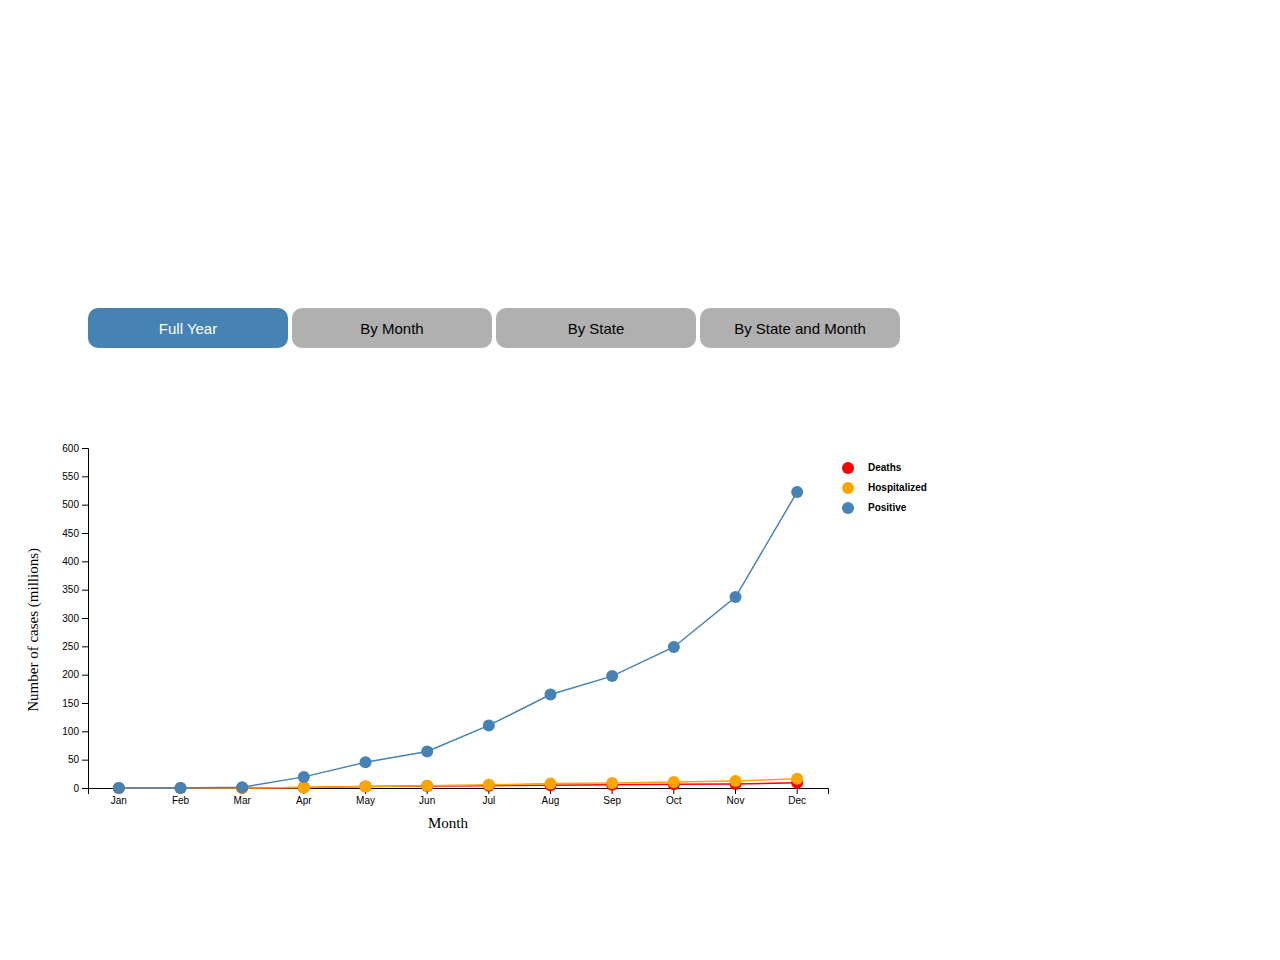
==== report.html @ 73db29d7 "try real data" ====
<!DOCTYPE html>
<head>
</head>
<style>
    #intro {
        width: 100%;
        height: 300px;
    }
    #monthDropdown {
        position: relative;
        top: 60px;
        left: 80px;
        width: 200px;
    }
    #stateDropdown {
        position: relative;
        top: 60px;
        left: 80px;
        width: 200px;
    }
    #monthDropdown1 {
        position: relative;
        top: 60px;
        left: 100px;
        width: 200px;
    }
    #stateDropdown1 {
        position: relative;
        top: 60px;
        left: 80px;
        width: 200px;
    }

    #navigation button {
        position: relative;
        left: 80px;
        width: 200px;
        height: 40px;
        background-color: #b0b0b0;
        color: black;
        font-size: 15px;
        border: none;
        cursor: pointer;
        border-radius: 10px;
    }
    #navigation button:hover {
        position: relative;
        left: 80px;
        width: 200px;
        height: 40px;
        background-color: steelblue;
        color: white;
        font-size: 15px;
        border: none;
        cursor: pointer;
        border-radius: 10px;
    }
    #navigation .selected {
        position: relative;
        left: 80px;
        width: 200px;
        height: 40px;
        background-color: steelblue;
        color: white;
        font-size: 15px;
        border: none;
        cursor: pointer;
        border-radius: 10px;
    }
</style>
<div id="intro">

</div>

</div>
<div id="navigation">
    <button id="fullYearButton" class="selected">Full Year</button>
    <button id="byMonthButton">By Month</button>
    <button id="byStateButton">By State</button>
    <button id="byMonthStateButton">By State and Month</button>
</div>
<div id="fullYearArea">
    <div id="fullYearChart" class="center"></div>
</div>
<div id="byMonthArea">
    <select id="monthDropdown" >
    </select>
    <div id="byMonthChart" class="center"></div>
</div>
<div id="byStateArea">
    <select id="stateDropdown" >
    </select>
    <div id="byStateChart" class="center"></div>
</div>
<div id="byMonthStateArea">
    <select id="stateDropdown1" >
    </select>
    <select id="monthDropdown1" >
    </select>
    <div id="byMonthStateChart" class="center"></div>
</div>


<script src="./d3.v7.min.js"></script>
<script type="module">


// Declare the chart dimensions and margins.
const width = 1040;
const height = 600;
const marginTop = 100;
const marginRight = 220;
const marginBottom = 160;
const marginLeft = 80;
const all_states = ['Alaska', 'Alabama', 'Arkansas', 'American Samoa', 'Arizona',
       'California', 'Colorado', 'Connecticut', 'District of Columbia',
       'Delaware', 'Florida', 'Georgia', 'Guam', 'Hawaii', 'Iowa',
       'Idaho', 'Illinois', 'Indiana', 'Kansas', 'Kentucky', 'Louisiana',
       'Massachusetts', 'Maryland', 'Maine', 'Michigan', 'Minnesota',
       'Missouri', 'Northern Mariana Islands', 'Mississippi', 'Montana',
       'North Carolina', 'North Dakota', 'Nebraska', 'New Hampshire',
       'New Jersey', 'New Mexico', 'Nevada', 'New York', 'Ohio',
       'Oklahoma', 'Oregon', 'Pennsylvania', 'Puerto Rico',
       'Rhode Island', 'South Carolina', 'South Dakota', 'Tennessee',
       'Texas', 'Utah', 'Virginia', 'Virgin Islands', 'Vermont',
       'Washington', 'Wisconsin', 'West Virginia', 'Wyoming'];
const months = ["Jan", "Feb", "Mar", "Apr", "May", "Jun", "Jul", "Aug", "Sep", "Oct", 
        "Nov", "Dec"];

// const data_states = [
//     {state_name: "Alaska", month_name: "Jan", death: 0, hospitalized: 0, positive: 1},
//     {state_name: "Alaska",month_name: "Feb", death: 1, hospitalized: 2, positive: 2},
//     {state_name: "Alaska",month_name: "Mar", death: 2, hospitalized: 20, positive: 40},
//     {state_name: "Alaska",month_name: "Apr", death: 3, hospitalized: 40, positive: 150},
//     {state_name: "Alaska",month_name: "May", death: 4, hospitalized: 50, positive: 250},
//     {state_name: "Alaska",month_name: "Jun", death: 5, hospitalized: 60, positive: 300},
//     {state_name: "Alaska",month_name: "Jul", death: 6, hospitalized: 70, positive: 350},
//     {state_name: "Alaska",month_name: "Aug", death: 7, hospitalized: 80, positive: 450},
//     {state_name: "Alaska",month_name: "Sep", death: 8.12312312312312, hospitalized: 70, positive: 550},
//     {state_name: "Alaska",month_name: "Oct", death: 9, hospitalized: 60, positive: 550},
//     {state_name: "Alaska",month_name: "Nov", death: 10, hospitalized: 80, positive: 550},
//     {state_name: "Alaska",month_name: "Dec", death: 11, hospitalized: 70, positive: 550},
//     {state_name: "Texas", month_name: "Jan", death: 0, hospitalized: 0, positive: 0},
//     {state_name: "Texas",month_name: "Feb", death: 1, hospitalized: 2, positive: 2},
//     {state_name: "Texas",month_name: "Mar", death: 2, hospitalized: 20, positive: 40},
//     {state_name: "Texas",month_name: "Apr", death: 3, hospitalized: 40, positive: 150},
//     {state_name: "Texas",month_name: "May", death: 4, hospitalized: 42, positive: 421},
//     {state_name: "Texas",month_name: "Jun", death: 5, hospitalized: 60, positive: 300},
//     {state_name: "Texas",month_name: "Jul", death: 6, hospitalized: 22, positive: 120},
//     {state_name: "Texas",month_name: "Aug", death: 7, hospitalized: 80, positive: 450},
//     {state_name: "Texas",month_name: "Sep", death: 8.12312312312312, hospitalized: 70, positive: 550},
//     {state_name: "Texas",month_name: "Oct", death: 9, hospitalized: 60, positive: 550},
//     {state_name: "Texas",month_name: "Nov", death: 10, hospitalized: 80, positive: 600},
//     {state_name: "Texas",month_name: "Dec", death: 111, hospitalized: 70, positive: 550}
// ]

// const data_all = [
//     {month_name: "Jan", death: 0, hospitalized: 0, positive: 0},
//     {month_name: "Feb", death: 1, hospitalized: 2, positive: 2},
//     {month_name: "Mar", death: 2, hospitalized: 20, positive: 40},
//     {month_name: "Apr", death: 3, hospitalized: 40, positive: 150},
//     {month_name: "May", death: 4, hospitalized: 50, positive: 250},
//     {month_name: "Jun", death: 5, hospitalized: 60, positive: 300},
//     {month_name: "Jul", death: 6, hospitalized: 70, positive: 350},
//     {month_name: "Aug", death: 7, hospitalized: 80, positive: 450},
//     {month_name: "Sep", death: 8.12312312312312, hospitalized: 70, positive: 550},
//     {month_name: "Oct", death: 9, hospitalized: 60, positive: 550},
//     {month_name: "Nov", death: 10, hospitalized: 80, positive: 550},
//     {month_name: "Dec", death: 11, hospitalized: 70, positive: 550}
// ]


const data_states = await d3.csv("./uscovid19_2020_states.csv");

//Divide all months number by 1 million
data_states.forEach(function(d) {
    d.death = d.death / 1000000;
    d.hospitalized = d.hospitalized / 1000000;
    d.positive = d.positive / 1000000;
});

const data_all = await d3.csv("./uscovid19_2020_all.csv");

//Divide all months number by 1 million
data_all.forEach(function(d) {
    d.death = d.death / 1000000;
    d.hospitalized = d.hospitalized / 1000000;
    d.positive = d.positive / 1000000;
});


// On change month_filter, update the chart
d3.select("#monthDropdown")
        .selectAll("option")
        .data(months)
        .enter()
        .append("option")
        .attr("value", d => d)
        .text(d => d);
d3.select("#monthDropdown").on("change", function () {
    const month_filter = d3.select(this).property("value");
    console.log(`selected month: `,month_filter);
    displayMonthChart(month_filter);
});

// On change state_filter, update the chart
d3.select("#stateDropdown")
        .selectAll("option")
        .data(all_states)
        .enter()
        .append("option")
        .attr("value", d => d)
        .text(d => d);
d3.select("#stateDropdown").on("change", function () {
    const state_filter = d3.select(this).property("value");
    console.log(`selected state: `,state_filter);
    displayStateChart(state_filter);
});

d3.select("#monthDropdown1")
        .selectAll("option")
        .data(months)
        .enter()
        .append("option")
        .attr("value", d => d)
        .text(d => d);
d3.select("#stateDropdown1").on("change", function () {
    const state_filter = d3.select(this).property("value");
    const month_filter = d3.select("#monthDropdown1").property("value");
    displayMonthStateChart(month_filter, state_filter);
})
d3.select("#stateDropdown1")
        .selectAll("option")
        .data(all_states)
        .enter()
        .append("option")
        .attr("value", d => d)
        .text(d => d);
d3.select("#monthDropdown1").on("change", function () {
    const month_filter = d3.select(this).property("value");
    const state_filter = d3.select("#stateDropdown1").property("value");
    displayMonthStateChart(month_filter, state_filter);
})



d3.select("#fullYearButton").on("click", function() {
    d3.select("#fullYearArea").style("display", "block");
    d3.select("#byMonthArea").style("display", "none");
    d3.select("#byStateArea").style("display", "none");
    d3.select("#byMonthStateArea").style("display", "none");

    d3.select("#byStateButton").attr("class", "");
    d3.select("#fullYearButton").attr("class", "selected");
    d3.select("#byMonthButton").attr("class", "");
    d3.select("#byMonthStateButton").attr("class", "");

})

d3.select("#byMonthButton").on("click", function() {
    d3.select("#fullYearArea").style("display", "none");
    d3.select("#byMonthArea").style("display", "block");
    d3.select("#byStateArea").style("display", "none");
    d3.select("#byMonthStateArea").style("display", "none");

    d3.select("#fullYearButton").attr("class", "");
    d3.select("#byMonthButton").attr("class", "selected");
    d3.select("#byStateButton").attr("class", "");
    d3.select("#byMonthStateButton").attr("class", "");
})


d3.select("#byStateButton").on("click", function () {
    d3.select("#fullYearArea").style("display", "none");
    d3.select("#byMonthArea").style("display", "none");
    d3.select("#byStateArea").style("display", "block");
    d3.select("#byMonthStateArea").style("display", "none");

    d3.select("#byStateButton").attr("class", "selected");
    d3.select("#fullYearButton").attr("class", "");
    d3.select("#byMonthButton").attr("class", "");
    d3.select("#byMonthStateButton").attr("class", "");
});

d3.select("#byMonthStateButton").on("click", function () {
    d3.select("#fullYearArea").style("display", "none");
    d3.select("#byMonthArea").style("display", "none");
    d3.select("#byStateArea").style("display", "none");
    d3.select("#byMonthStateArea").style("display", "block");

    d3.select("#byStateButton").attr("class", "none");
    d3.select("#fullYearButton").attr("class", "");
    d3.select("#byMonthButton").attr("class", "");
    d3.select("#byMonthStateButton").attr("class", "selected");
});


// Onload display the charts
displayFullYearChart();
displayMonthChart();
displayStateChart("Alaska");
displayMonthStateChart();

function monthDrillDown(month_name) {
    d3.select("#fullYearArea").style("display", "none");
    d3.select("#byMonthArea").style("display", "block");
    d3.select("#byStateArea").style("display", "none");

    d3.select("#fullYearButton").attr("class", "");
    d3.select("#byMonthButton").attr("class", "selected");
    d3.select("#byStateButton").attr("class", "");

    // Change the monthDropdown to the selected month
    d3.select("#monthDropdown").property("value", month_name);
    // Display the chart for the selected month
    displayMonthChart(month_name);   
}

function stateDrillDown(state_name) {
    d3.select("#fullYearArea").style("display", "none");
    d3.select("#byMonthArea").style("display", "none");
    d3.select("#byStateArea").style("display", "block");
    d3.select("#byStateButton").attr("class", "selected");
    d3.select("#fullYearButton").attr("class", "");
    d3.select("#byMonthButton").attr("class", "");

    // Change the stateDropdown to the selected state
    d3.select("#stateDropdown").property("value", state_name);
    // Display the chart for the selected state
    displayStateChart(state_name);
}

function monthStateDrillDown(month_name, state_name){
    d3.select("#fullYearArea").style("display", "none");
    d3.select("#byMonthArea").style("display", "none");
    d3.select("#byStateArea").style("display", "none");
    d3.select("#byMonthStateArea").style("display", "block");

    d3.select("#byStateButton").attr("class", "none");
    d3.select("#fullYearButton").attr("class", "");
    d3.select("#byMonthButton").attr("class", "");
    d3.select("#byMonthStateButton").attr("class", "selected");

    // Change the stateDropdown to the selected state
    d3.select("#stateDropdown1").property("value", state_name);
    // Change the monthDropdown to the selected month
    d3.select("#monthDropdown1").property("value", month_name);
    // Display the chart for the selected state
    displayMonthStateChart(month_name, state_name);
}

function displayFullYearChart () {
    d3.select("#fullYearArea").style("display", "block");
    d3.select("#byMonthArea").style("display", "none");
    d3.select("#byStateArea").style("display", "none");
    d3.select("#byMonthStateArea").style("display", "none");

    // first empty the fullYearChart
    d3.select("#fullYearChart").selectAll("*").remove();
    console.log(data_all);

    // Declare the x (horizontal position) scale.
    const x = d3.scaleBand()
        .domain(months)
        .range([marginLeft, width - marginRight]);
    const y_max = 600; // Milions
    // Declare the y (vertical position) scale.
    const y = d3.scaleLinear()
        .domain([0, y_max])
        .range([height - marginBottom, marginTop]);

    // Create the SVG container.
    const svg = d3.create("svg")
        .attr("width", width)
        .attr("height", height);

    // Add the x-axis.
    svg.append("g")
        .attr("transform", `translate(0,${height - marginBottom})`)
        .call(d3.axisBottom(x));
    // Add x-axis label
    svg.append("text")
        .attr("class", "x label")
        .attr("text-anchor", "end")
        .attr("x", (width - marginRight)/2 + 50)
        .attr("y", height - marginBottom + 40)
        .attr("font-size", "15px")
        .text("Month");

    // Add the y-axis.
    svg.append("g")
        .attr("transform", `translate(${marginLeft},0)`)
        .call(d3.axisLeft(y));
    // Add y-axis label
    svg.append("text")
        .attr("class", "y label")
        .attr("text-anchor", "end")
        .attr("x", -(height/3))
        .attr("y", marginLeft - 50)
        .attr("font-size", "15px")
        .attr("transform", "rotate(-90)")
        .text("Number of cases (millions)");

    // Add line for death
    svg.append("path")
        .datum(data_all)
        .attr("fill", "none")
        .attr("stroke", "red")
        .attr("stroke-width", 1.5)
        .attr("d", d3.line()
            .x(function(d) { return x(d.month_name) + x.bandwidth()/2 })
            .y(function(d) { return y(d.death) })
        );
    // Add circle for death
    svg.selectAll("dot")
        .data(data_all)
        .enter()
        .append("circle")
        .attr("cx", function(d) { return x(d.month_name) + x.bandwidth()/2 })
        .attr("cy", function(d) { return y(d.death) })
        .attr("r", 6)
        .attr("fill", "red")
                // Add tooltip when mouse over any circle
        // Tool tip is the sum of positive, hospitalized and death
        // Tool tip is positioned right on top of the circle
        .on("mouseover", function(event, d){
            // Change pointer to hand
            d3.select(this).style("cursor", "pointer");
            svg.append("rect")
                .attr("height", 75)
                .attr("width",145)
                .attr("id", "tooltip")
                .attr("x", x(d.month_name) +40)
                .attr("y", y(d.death) - 30)
                .attr("fill", "white")
                .attr("stroke", "black")
                .attr("stroke-width", 1);
            svg.append("text")
                .attr("class", "tooltiptext")
                .attr("fill", "black")
                .attr("font-family", "sans-serif")
                .attr("font-size", "10px")
                .attr("font-weight", "bold")
                .attr("x", x(d.month_name) + 45)
                .attr("y", (y(d.death) -10))
                .text(`Month: ${d.month_name}`);
            svg.append("text")
                .attr("class", "tooltiptext")
                .attr("fill", "steelblue")
                .attr("font-family", "sans-serif")
                .attr("font-size", "10px")
                .attr("font-weight", "bold")
                .attr("x", x(d.month_name) + 45)
                .attr("y", (y(d.death )+5))
                .text(`Positive: ${d.positive.toFixed(2)} millions`);
            svg.append("text")
                .attr("class", "tooltiptext")
                .attr("fill", "orange")
                .attr("font-family", "sans-serif")
                .attr("font-size", "10px")
                .attr("font-weight", "bold")
                .attr("x", x(d.month_name) + 45)
                .attr("y", (y(d.death)+20))
                .text(`Hospitalized: ${d.hospitalized.toFixed(2)} millions`);
            svg.append("text")
                .attr("class", "tooltiptext")
                .attr("fill", "red")
                .attr("font-family", "sans-serif")
                .attr("font-size", "10px")
                .attr("font-weight", "bold")
                .attr("x", x(d.month_name) + 45)
                .attr("y", (y(d.death)+35))
                .text(`Death: ${d.death.toFixed(2)} millions`);
        }).on("mouseout", function(event, d) {
            d3.select("#tooltip").remove();
            d3.selectAll(".tooltiptext").remove();
        })
        // On click, drill down to the month chart
        .on("click", function(event, d) {
            monthDrillDown(d.month_name);
        });
    
    // Add line for hospitalized
    svg.append("path")
        .datum(data_all)
        .attr("fill", "none")
        .attr("stroke", "orange")
        .attr("stroke-width", 1.5)
        .attr("d", d3.line()
            .x(function(d) { return x(d.month_name) + x.bandwidth()/2 })
            .y(function(d) { return y(d.hospitalized) })
        );
    // Add circle for hospitalized
    svg.selectAll("dot")
        .data(data_all)
        .enter()
        .append("circle")
        .attr("cx", function(d) { return x(d.month_name) + x.bandwidth()/2 })
        .attr("cy", function(d) { return y(d.hospitalized) })
        .attr("r", 6)
        .attr("fill", "orange")
        // Add tooltip when mouse over any circle
        // Tool tip is the sum of positive, hospitalized and death
        // Tool tip is positioned right on top of the circle
        .on("mouseover", function(event, d){
            // Change pointer to hand
            d3.select(this).style("cursor", "pointer");
            svg.append("rect")
                .attr("height", 75)
                .attr("width",145)
                .attr("id", "tooltip")
                .attr("x", x(d.month_name) +40)
                .attr("y", y(d.death + d.hospitalized) - 30)
                .attr("fill", "white")
                .attr("stroke", "black")
                .attr("stroke-width", 1);
            svg.append("text")
                .attr("class", "tooltiptext")
                .attr("fill", "black")
                .attr("font-family", "sans-serif")
                .attr("font-size", "10px")
                .attr("font-weight", "bold")
                .attr("x", x(d.month_name) + 45)
                .attr("y", (y(d.death + d.hospitalized) -10))
                .text(`Month: ${d.month_name}`);
            svg.append("text")
                .attr("class", "tooltiptext")
                .attr("fill", "steelblue")
                .attr("font-family", "sans-serif")
                .attr("font-size", "10px")
                .attr("font-weight", "bold")
                .attr("x", x(d.month_name) + 45)
                .attr("y", (y(d.death + d.hospitalized)+5))
                .text(`Positive: ${d.positive.toFixed(2)} millions`);
            svg.append("text")
                .attr("class", "tooltiptext")
                .attr("fill", "orange")
                .attr("font-family", "sans-serif")
                .attr("font-size", "10px")
                .attr("font-weight", "bold")
                .attr("x", x(d.month_name) + 45)
                .attr("y", (y(d.death + d.hospitalized)+20))
                .text(`Hospitalized: ${d.hospitalized.toFixed(2)} millions`);
            svg.append("text")
                .attr("class", "tooltiptext")
                .attr("fill", "red")
                .attr("font-family", "sans-serif")
                .attr("font-size", "10px")
                .attr("font-weight", "bold")
                .attr("x", x(d.month_name) + 45)
                .attr("y", (y(d.death + d.hospitalized)+35))
                .text(`Death: ${d.death.toFixed(2)} millions`);
        }).on("mouseout", function(event, d) {
            d3.select("#tooltip").remove();
            d3.selectAll(".tooltiptext").remove();
        })
         // On click, drill down to the month chart
         .on("click", function(event, d) {
            monthDrillDown(d.month_name);
        });

    // Add line for positive
    svg.append("path")
        .datum(data_all)
        .attr("fill", "none")
        .attr("stroke", "steelblue")
        .attr("stroke-width", 1.5)
        .attr("d", d3.line()
            .x(function(d) { return x(d.month_name) + x.bandwidth()/2 })
            .y(function(d) { return y(d.positive) })
        )
    // Add circle for positive
    svg.selectAll("dot")
        .data(data_all)
        .enter()
        .append("circle")
        .attr("cx", function(d) { return x(d.month_name) + x.bandwidth()/2 })
        .attr("cy", function(d) { return y(d.positive) })
        .attr("r", 6)
        .attr("fill", "steelblue")
        // Add tooltip when mouse over any circle
        // Tool tip is the sum of positive, hospitalized and death
        // Tool tip is positioned right on top of the circle
        .on("mouseover", function(event, d){
            // Change pointer to hand
            d3.select(this).style("cursor", "pointer");
            svg.append("rect")
                .attr("height", 75)
                .attr("width",145)
                .attr("id", "tooltip")
                .attr("x", x(d.month_name) +40)
                .attr("y", y(d.death + d.hospitalized + d.positive))
                .attr("fill", "white")
                .attr("stroke", "black")
                .attr("stroke-width", 1);
            svg.append("text")
                .attr("class", "tooltiptext")
                .attr("fill", "black")
                .attr("font-family", "sans-serif")
                .attr("font-size", "10px")
                .attr("font-weight", "bold")
                .attr("x", x(d.month_name) + 45)
                .attr("y", (y(d.death + d.hospitalized + d.positive)+20))
                .text(`Month: ${d.month_name}`);
            svg.append("text")
                .attr("class", "tooltiptext")
                .attr("fill", "steelblue")
                .attr("font-family", "sans-serif")
                .attr("font-size", "10px")
                .attr("font-weight", "bold")
                .attr("x", x(d.month_name) + 45)
                .attr("y", (y(d.death + d.hospitalized + d.positive)+35))
                .text(`Positive: ${d.positive.toFixed(2)} millions`);
            svg.append("text")
                .attr("class", "tooltiptext")
                .attr("fill", "orange")
                .attr("font-family", "sans-serif")
                .attr("font-size", "10px")
                .attr("font-weight", "bold")
                .attr("x", x(d.month_name) + 45)
                .attr("y", (y(d.death + d.hospitalized + d.positive)+50))
                .text(`Hospitalized: ${d.hospitalized.toFixed(2)} millions`);
            svg.append("text")
                .attr("class", "tooltiptext")
                .attr("fill", "red")
                .attr("font-family", "sans-serif")
                .attr("font-size", "10px")
                .attr("font-weight", "bold")
                .attr("x", x(d.month_name) + 45)
                .attr("y", (y(d.death + d.hospitalized + d.positive)+65))
                .text(`Death: ${d.death.toFixed(2)} millions`);
        }).on("mouseout", function(event, d) {
            d3.select("#tooltip").remove();
            d3.selectAll(".tooltiptext").remove();
        })
         // On click, drill down to the month chart
         .on("click", function(event, d) {
            monthDrillDown(d.month_name);
        });
    
    // Add legend
    svg.append("circle")
        .attr("r", 6)
        .attr("cx", width - marginRight + 20)
        .attr("cy", marginTop + 20)
        .attr("fill", "red");
    svg.append("text")
        .attr("fill", "black")
        .attr("font-family", "sans-serif")
        .attr("font-size", "10px")
        .attr("font-weight", "bold")
        .attr("x", width - marginRight + 40)
        .attr("y", marginTop + 23)
        .text("Deaths");
    svg.append("circle")
        .attr("r", 6)
        .attr("cx", width - marginRight + 20)
        .attr("cy", marginTop + 40)
        .attr("fill", "orange");
    svg.append("text")
        .attr("fill", "black")
        .attr("font-family", "sans-serif")
        .attr("font-size", "10px")
        .attr("font-weight", "bold")
        .attr("x", width - marginRight + 40)
        .attr("y", marginTop + 43)
        .text("Hospitalized");
    svg.append("circle")
        .attr("r", 6)
        .attr("cx", width - marginRight + 20)
        .attr("cy", marginTop + 60)
        .attr("fill", "steelblue");
    svg.append("text")
        .attr("fill", "black")
        .attr("font-family", "sans-serif")
        .attr("font-size", "10px")
        .attr("font-weight", "bold")
        .attr("x", width - marginRight + 40)
        .attr("y", marginTop + 63)
        .text("Positive");

    
    fullYearChart.append(svg.node());
};

function displayMonthChart (input_month_filter) {
    // first empty the byMonthChart
    d3.select("#byMonthChart").selectAll("*").remove();
    let month_filter
    if (!input_month_filter) {
        month_filter = "Jan";
    } else {
        month_filter = input_month_filter;
    }
    // filter data_all by month
    let data_filter = data_states.filter(function(d) {
        return d.month_name === month_filter;
    });
    // sort data_filter by total number of positive, hospitalized and death
    data_filter.sort(function(a, b) {
        return (a.positive + a.hospitalized + a.death) - (b.positive + b.hospitalized + b.death);
    });
    console.log('sorted month data', data_filter);
    // Get all sorted state names
    const sorted_states = data_filter.map(d => d.state_name);
    // Declare the x (horizontal position) scale.

    const x = d3.scaleBand()
        .domain(sorted_states)
        .range([marginLeft, width - marginRight]);
    // Find y_max by finding the max of positive, hospitalized and death
    const y_max = d3.max(data_filter, function(d) {
        return d.positive + d.hospitalized + d.death;
    });
    // Declare the y (vertical position) scale.
    const y = d3.scaleLinear()
        .domain([0, y_max])
        .range([height - marginBottom, marginTop]);

    // Create the SVG container.
    const svg = d3.create("svg")
        .attr("width", width)
        .attr("height", height);

    // Add the x-axis, with text rotated 90 degree
    svg.append("g")
        .attr("transform", `translate(0,${height - marginBottom})`)

        .call(d3.axisBottom(x))
        .selectAll("text")
        .attr("transform", "rotate(-90)")
        .attr("x",-10)
        .attr("y", 0)
        .attr("dy", ".35em")
        .style("text-anchor", "end");

    // Add x-axis label
    svg.append("text")
        .attr("class", "x label")
        .attr("text-anchor", "end")
        .attr("x", width - marginRight + 40)
        .attr("y", height - marginBottom + 20)
        .attr("font-size", "15px")
        .text("State");

    // Add the y-axis.
    svg.append("g")
        .attr("transform", `translate(${marginLeft},0)`)
        .call(d3.axisLeft(y));
    // Add y-axis label
    svg.append("text")
        .attr("class", "y label")
        .attr("text-anchor", "end")
        .attr("x", -(height/3))
        .attr("y", marginLeft - 50)
        .attr("font-size", "15px")
        .attr("transform", "rotate(-90)")
        .text("Number of cases (millions)");
    
    // Add the bars, one for each month, the bar height is the number of positive for that month
    svg.append("g")
        .attr("fill", "steelblue")
        .selectAll("rect")
        .data(data_filter)
        .join("rect")
        .attr("x", d => x(d.state_name) + x.bandwidth() * 1 / 6)
        .attr("y", d => y(d.positive))
        .attr("height", d => {
            if (d.positive) {
                return y(0) - y(d.positive)
            } else {
                return 0;
            }
        })
        .attr("width", x.bandwidth() * 2 / 3)
        // Add tooltip when mouse over any bar
        // Tool tip is the sum of positive, hospitalized and death
        // Tool tip is positioned right on top of the bar
        .on("mouseover", function(event, d) {
            // Change pointer to hand
            d3.select(this).style("cursor", "pointer");
            svg.append("rect")
                .attr("height", 40)
                .attr("width",135)
                .attr("id", "tooltip")
                .attr("x", x(d.state_name) + x.bandwidth()/3 - 10)
                .attr("y", (y(d.death + d.hospitalized + d.positive) - 43))
                .attr("fill", "white")
                .attr("stroke", "black")
                .attr("stroke-width", 1);
            svg.append("text")
                .attr("class", "tooltiptext")
                .attr("fill", "black")
                .attr("font-family", "sans-serif")
                .attr("font-size", "10px")
                .attr("font-weight", "bold")
                .attr("x", x(d.state_name) + x.bandwidth()/3)
                .attr("y", (y(d.death + d.hospitalized + d.positive) - 25))
                // Add the sum of positive, hospitalized and death
                .text(`State: ${d.state_name}`);
            svg.append("text")
                .attr("class", "tooltiptext")
                .attr("fill", "steelblue")
                .attr("font-family", "sans-serif")
                .attr("font-size", "10px")
                .attr("font-weight", "bold")
                .attr("x", x(d.state_name) + x.bandwidth()/3)
                .attr("y", (y(d.death + d.hospitalized + d.positive) - 10))
                // Add the sum of positive, hospitalized and death
                .text(`Positive: ${d.positive.toFixed(2)} millions`);
        }).on("mouseout", function(event, d) {
            d3.select("#tooltip").remove();
            d3.selectAll(".tooltiptext").remove();
        })
        // On click, drill down to the state chart
        .on("click", function(event, d) {
            stateDrillDown(d.state_name);
        });
    // Add another bar positioned right on top of the positive bar, the bar height is the number of hospitalized for that month
    svg.append("g")
        .attr("fill", "orange")
        .selectAll("rect")
        .data(data_filter)
        .join("rect")
        .attr("x", d => x(d.state_name) + x.bandwidth() * 1 / 6)
        .attr("y", d => y(d.hospitalized + d.positive))
        .attr("height", d => {
            if (d.hospitalized) {
                return y(0) - y(d.hospitalized)
            } else {
                return 0;
            }
        })
        // set width to the bandwidth of the x scale, but reduced by 1/3
        .attr("width", x.bandwidth() * 2 / 3)
        // Add tooltip when mouse over any bar
        // Tool tip is the sum of positive, hospitalized and death
        // Tool tip is positioned right on top of the bar
        .on("mouseover", function(event, d) {
            // Change pointer to hand
            d3.select(this).style("cursor", "pointer");
            svg.append("rect")
                .attr("height", 40)
                .attr("width",150)
                .attr("id", "tooltip")
                .attr("x", x(d.state_name) + x.bandwidth()/3 - 10)
                .attr("y", (y(d.death + d.hospitalized + d.positive) - 43))
                .attr("fill", "white")
                .attr("stroke", "black")
                .attr("stroke-width", 1);
            svg.append("text")
                .attr("class", "tooltiptext")
                .attr("fill", "black")
                .attr("font-family", "sans-serif")
                .attr("font-size", "10px")
                .attr("font-weight", "bold")
                .attr("x", x(d.state_name) + x.bandwidth()/3)
                .attr("y", (y(d.death + d.hospitalized + d.positive) - 25))
                // Add the sum of positive, hospitalized and death
                .text(`State: ${d.state_name}`);
            svg.append("text")
                .attr("class", "tooltiptext")
                .attr("fill", "orange")
                .attr("font-family", "sans-serif")
                .attr("font-size", "10px")
                .attr("font-weight", "bold")
                .attr("x", x(d.state_name) + x.bandwidth()/3)
                .attr("y", (y(d.death + d.hospitalized + d.positive) - 10))
                // Add the sum of positive, hospitalized and death
                .text(`Hospitalized: ${d.hospitalized.toFixed(2)} millions`);
        }).on("mouseout", function(event, d) {
            d3.select("#tooltip").remove();
            d3.selectAll(".tooltiptext").remove();
        })
        // On click, drill down to the state chart
        .on("click", function(event, d) {
            stateDrillDown(d.state_name);
        });
    // Add another bar positioned right on top of the hospitalized bar, the bar height is the number of death for that month
    svg.append("g")
        .attr("fill", "red")
        .selectAll("rect")
        .data(data_filter)
        .join("rect")
        .attr("x", d => x(d.state_name) + x.bandwidth() * 1 / 6)
        .attr("y", d => y(d.death + d.hospitalized + d.positive))
        .attr("height", d => {
            if (d.death) {
                return y(0) - y(d.death)
            } else {
                return 0;
            }
        })
        .attr("width", x.bandwidth() * 2 / 3)
        // Add tooltip when mouse over any bar
        // Tool tip is the sum of positive, hospitalized and death
        // Tool tip is positioned right on top of the bar
        .on("mouseover", function(event, d) {
            // Change pointer to hand
            d3.select(this).style("cursor", "pointer");
            svg.append("rect")
                .attr("height", 40)
                .attr("width",130)
                .attr("id", "tooltip")
                .attr("x", x(d.state_name) + x.bandwidth()/3 - 10)
                .attr("y", (y(d.death + d.hospitalized + d.positive) - 43))
                .attr("fill", "white")
                .attr("stroke", "black")
                .attr("stroke-width", 1);
            svg.append("text")
                .attr("class", "tooltiptext")
                .attr("fill", "black")
                .attr("font-family", "sans-serif")
                .attr("font-size", "10px")
                .attr("font-weight", "bold")
                .attr("x", x(d.state_name) + x.bandwidth()/3)
                .attr("y", (y(d.death + d.hospitalized + d.positive) - 25))
                // Add the sum of positive, hospitalized and death
                .text(`State: ${d.state_name}`);
            svg.append("text")
                .attr("class", "tooltiptext")
                .attr("fill", "red")
                .attr("font-family", "sans-serif")
                .attr("font-size", "10px")
                .attr("font-weight", "bold")
                .attr("x", x(d.state_name) + x.bandwidth()/3)
                .attr("y", (y(d.death + d.hospitalized + d.positive) - 10))
                // Add the sum of positive, hospitalized and death
                .text(`Deaths: ${d.death.toFixed(2)} millions`);
        }).on("mouseout", function(event, d) {
            d3.select("#tooltip").remove();
            d3.selectAll(".tooltiptext").remove();
        })
        // On click, drill down to the state chart
        .on("click", function(event, d) {
            stateDrillDown(d.state_name);
        });
    // Add legend
    svg.append("rect")
        .attr("height", 20)
        .attr("width", 20)
        .attr("x", width - marginRight + 20)
        .attr("y", marginTop + 20)
        .attr("fill", "red");
    svg.append("text")
        .attr("class", "legend")
        .attr("fill", "black")
        .attr("font-family", "sans-serif")
        .attr("font-size", "10px")
        .attr("font-weight", "bold")
        .attr("x", width - marginRight + 50)
        .attr("y", marginTop + 35)
        .text("Deaths");
    svg.append("rect")
        .attr("height", 20)
        .attr("width", 20)
        .attr("x", width - marginRight + 20)
        .attr("y", marginTop + 50)
        .attr("fill", "orange");
    svg.append("text")
        .attr("class", "legend")
        .attr("fill", "black")
        .attr("font-family", "sans-serif")
        .attr("font-size", "10px")
        .attr("font-weight", "bold")
        .attr("x", width - marginRight + 50)
        .attr("y", marginTop + 65)
        .text("Hospitalized");
        svg.append("rect")
        .attr("height", 20)
        .attr("width", 20)
        .attr("x", width - marginRight + 20)
        .attr("y", marginTop + 80)
        .attr("fill", "steelblue");
    svg.append("text")
        .attr("class", "legend")
        .attr("fill", "black")
        .attr("font-family", "sans-serif")
        .attr("font-size", "10px")
        .attr("font-weight", "bold")
        .attr("x", width - marginRight + 50)
        .attr("y", marginTop + 95)
        .text("Positive");
    
    byMonthChart.append(svg.node());
    
};


function displayStateChart (input_state_filter) {
    // const all_states = [...new Set(data_states.map(d => d.state_name))];
    // console.log('all_states', all_states);

    // first empty the byStateChart
    d3.select("#byStateChart").selectAll("*").remove();
    let state_filter = input_state_filter;
    // Default state is Alaska
    if (!state_filter) {
        state_filter = "Alaska";
    }
    let data_filter = data_states.filter(function(d) {
        return d.state_name == state_filter;
    });
    console.log(data_states);

    
    // Declare the x (horizontal position) scale.
    const x = d3.scaleBand()
        .domain(months)
        .range([marginLeft, width - marginRight]);
    // Find the max sum of positive, hospitalized and death
    const data_y_max = d3.max(data_filter, function(d) {
        return d.positive + d.hospitalized + d.death;
    });
    const y_max = data_y_max;
    // Declare the y (vertical position) scale.
    const y = d3.scaleLinear()
        .domain([0, y_max])
        .range([height - marginBottom, marginTop]);

    // Create the SVG container.
    const svg = d3.create("svg")
        .attr("width", width)
        .attr("height", height);

    // Add the x-axis.
    svg.append("g")
        .attr("transform", `translate(0,${height - marginBottom})`)
        .call(d3.axisBottom(x));
    // Add x-axis label
    svg.append("text")
        .attr("class", "x label")
        .attr("text-anchor", "end")
        .attr("x", (width - marginRight)/2 + 50)
        .attr("y", height - marginBottom + 40)
        .attr("font-size", "15px")
        .text("Month");

    // Add the y-axis.
    svg.append("g")
        .attr("transform", `translate(${marginLeft},0)`)
        .call(d3.axisLeft(y));
    // Add y-axis label
    svg.append("text")
        .attr("class", "y label")
        .attr("text-anchor", "end")
        .attr("x", -(height/3))
        .attr("y", marginLeft - 50)
        .attr("font-size", "15px")
        .attr("transform", "rotate(-90)")
        .text("Number of cases (millions)");

    // Add the bars, one for each month, the bar height is the number of positive for that month
    svg.append("g")
        .attr("fill", "steelblue")
        .selectAll("rect")
        .data(data_filter)
        .join("rect")
        .attr("x", d => x(d.month_name) + x.bandwidth() * 1 / 6)
        .attr("y", d => y(d.positive))
        .attr("height", d => {
            if (d.positive) {
                return y(0) - y(d.positive)
            } else {
                return 0;
            }
        })
        .attr("width", x.bandwidth() * 2 / 3)
        // Add tooltip when mouse over any bar
        // Tool tip is the sum of positive, hospitalized and death
        // Tool tip is positioned right on top of the bar
        .on("mouseover", function(event, d) {
            // Change pointer to hand
            d3.select(this).style("cursor", "pointer");
            svg.append("rect")
                .attr("height", 40)
                .attr("width",135)
                .attr("id", "tooltip")
                .attr("x", x(d.month_name) + x.bandwidth()/3 - 10)
                .attr("y", (y(d.death + d.hospitalized + d.positive) - 43))
                .attr("fill", "white")
                .attr("stroke", "black")
                .attr("stroke-width", 1);
            svg.append("text")
                .attr("class", "tooltiptext")
                .attr("fill", "black")
                .attr("font-family", "sans-serif")
                .attr("font-size", "10px")
                .attr("font-weight", "bold")
                .attr("x", x(d.month_name) + x.bandwidth()/3)
                .attr("y", (y(d.death + d.hospitalized + d.positive) - 25))
                // Add the sum of positive, hospitalized and death
                .text(`Month: ${d.month_name}`);
            svg.append("text")
                .attr("class", "tooltiptext")
                .attr("fill", "steelblue")
                .attr("font-family", "sans-serif")
                .attr("font-size", "10px")
                .attr("font-weight", "bold")
                .attr("x", x(d.month_name) + x.bandwidth()/3)
                .attr("y", (y(d.death + d.hospitalized + d.positive) - 10))
                // Add the sum of positive, hospitalized and death
                .text(`Positive: ${d.positive.toFixed(2)} millions`);
        }).on("mouseout", function(event, d) {
            d3.select("#tooltip").remove();
            d3.selectAll(".tooltiptext").remove();
        })
        .on("click", function(event, d) {
            monthStateDrillDown(d.month_name, d.state_name);
        });
    // Add another bar positioned right on top of the positive bar, the bar height is the number of hospitalized for that month
    svg.append("g")
        .attr("fill", "orange")
        .selectAll("rect")
        .data(data_filter)
        .join("rect")
        .attr("x", d => x(d.month_name) + x.bandwidth() * 1 / 6)
        .attr("y", d => y(d.hospitalized + d.positive))
        .attr("height", d => {
            if (d.hospitalized) {
                return y(0) - y(d.hospitalized)
            } else {
                return 0;
            }
        })
        // set width to the bandwidth of the x scale, but reduced by 1/3
        .attr("width", x.bandwidth() * 2 / 3)
        // Add tooltip when mouse over any bar
        // Tool tip is the sum of positive, hospitalized and death
        // Tool tip is positioned right on top of the bar
        .on("mouseover", function(event, d) {
            // Change pointer to hand
            d3.select(this).style("cursor", "pointer");
            svg.append("rect")
                .attr("height", 40)
                .attr("width",150)
                .attr("id", "tooltip")
                .attr("x", x(d.month_name) + x.bandwidth()/3 - 10)
                .attr("y", (y(d.death + d.hospitalized + d.positive) - 43))
                .attr("fill", "white")
                .attr("stroke", "black")
                .attr("stroke-width", 1);
            svg.append("text")
                .attr("class", "tooltiptext")
                .attr("fill", "black")
                .attr("font-family", "sans-serif")
                .attr("font-size", "10px")
                .attr("font-weight", "bold")
                .attr("x", x(d.month_name) + x.bandwidth()/3)
                .attr("y", (y(d.death + d.hospitalized + d.positive) - 25))
                // Add the sum of positive, hospitalized and death
                .text(`Month: ${d.month_name}`);
            svg.append("text")
                .attr("class", "tooltiptext")
                .attr("fill", "orange")
                .attr("font-family", "sans-serif")
                .attr("font-size", "10px")
                .attr("font-weight", "bold")
                .attr("x", x(d.month_name) + x.bandwidth()/3)
                .attr("y", (y(d.death + d.hospitalized + d.positive) - 10))
                // Add the sum of positive, hospitalized and death
                .text(`Hospitalized: ${d.hospitalized.toFixed(2)} millions`);
        }).on("mouseout", function(event, d) {
            d3.select("#tooltip").remove();
            d3.selectAll(".tooltiptext").remove();
        })
        .on("click", function(event, d) {
            monthStateDrillDown(d.month_name, d.state_name);
        });
    // Add another bar positioned right on top of the hospitalized bar, the bar height is the number of death for that month
    svg.append("g")
        .attr("fill", "red")
        .selectAll("rect")
        .data(data_filter)
        .join("rect")
        .attr("x", d => x(d.month_name) + x.bandwidth() * 1 / 6)
        .attr("y", d => y(d.death + d.hospitalized + d.positive))
        .attr("height", d => {
            if (d.death) {
                return y(0) - y(d.death)
            } else {
                return 0;
            }
        })
        .attr("width", x.bandwidth() * 2 / 3)
        // Add tooltip when mouse over any bar
        // Tool tip is the sum of positive, hospitalized and death
        // Tool tip is positioned right on top of the bar
        .on("mouseover", function(event, d) {
            // Change pointer to hand
            d3.select(this).style("cursor", "pointer");
            svg.append("rect")
                .attr("height", 40)
                .attr("width",130)
                .attr("id", "tooltip")
                .attr("x", x(d.month_name) + x.bandwidth()/3 - 10)
                .attr("y", (y(d.death + d.hospitalized + d.positive) - 43))
                .attr("fill", "white")
                .attr("stroke", "black")
                .attr("stroke-width", 1);
            svg.append("text")
                .attr("class", "tooltiptext")
                .attr("fill", "black")
                .attr("font-family", "sans-serif")
                .attr("font-size", "10px")
                .attr("font-weight", "bold")
                .attr("x", x(d.month_name) + x.bandwidth()/3)
                .attr("y", (y(d.death + d.hospitalized + d.positive) - 25))
                // Add the sum of positive, hospitalized and death
                .text(`Month: ${d.month_name}`);
            svg.append("text")
                .attr("class", "tooltiptext")
                .attr("fill", "red")
                .attr("font-family", "sans-serif")
                .attr("font-size", "10px")
                .attr("font-weight", "bold")
                .attr("x", x(d.month_name) + x.bandwidth()/3)
                .attr("y", (y(d.death + d.hospitalized + d.positive) - 10))
                // Add the sum of positive, hospitalized and death
                .text(`Deaths: ${d.death.toFixed(2)} millions`);
        }).on("mouseout", function(event, d) {
            d3.select("#tooltip").remove();
            d3.selectAll(".tooltiptext").remove();
        })
        .on("click", function(event, d) {
            monthStateDrillDown(d.month_name, d.state_name);
        });
    // Add legend
    svg.append("rect")
        .attr("height", 20)
        .attr("width", 20)
        .attr("x", width - marginRight + 20)
        .attr("y", marginTop + 20)
        .attr("fill", "red");
    svg.append("text")
        .attr("class", "legend")
        .attr("fill", "black")
        .attr("font-family", "sans-serif")
        .attr("font-size", "10px")
        .attr("font-weight", "bold")
        .attr("x", width - marginRight + 50)
        .attr("y", marginTop + 35)
        .text("Deaths");
    svg.append("rect")
        .attr("height", 20)
        .attr("width", 20)
        .attr("x", width - marginRight + 20)
        .attr("y", marginTop + 50)
        .attr("fill", "orange");
    svg.append("text")
        .attr("class", "legend")
        .attr("fill", "black")
        .attr("font-family", "sans-serif")
        .attr("font-size", "10px")
        .attr("font-weight", "bold")
        .attr("x", width - marginRight + 50)
        .attr("y", marginTop + 65)
        .text("Hospitalized");
        svg.append("rect")
        .attr("height", 20)
        .attr("width", 20)
        .attr("x", width - marginRight + 20)
        .attr("y", marginTop + 80)
        .attr("fill", "steelblue");
    svg.append("text")
        .attr("class", "legend")
        .attr("fill", "black")
        .attr("font-family", "sans-serif")
        .attr("font-size", "10px")
        .attr("font-weight", "bold")
        .attr("x", width - marginRight + 50)
        .attr("y", marginTop + 95)
        .text("Positive");

    // Append the SVG element.
    byStateChart.append(svg.node());
};


function displayMonthStateChart (input_month_filter, input_state_filter) {

// first empty the byStateChart
d3.select("#byMonthStateChart").selectAll("*").remove();
    let state_filter = input_state_filter;
    // Default state is Alaska
    if (!state_filter) {
        state_filter = "Alaska";
    }
    let month_filter = input_month_filter;
    // Default month is Jan
    if (!month_filter) {
        month_filter = "Jan";
    }
    console.log('selected month', month_filter);
    console.log('selected state', state_filter);
    // Copy the data_states
    const data_states_copy = JSON.parse(JSON.stringify(data_states));
    let data_filter = data_states_copy.filter(function(d) {
        return d.state_name === state_filter;
    });
    // filter data_filter by month
    data_filter = data_filter.filter(function(d) {
        return d.month_name === month_filter;
    });
    let data_sum = 0;
    for (const [key, value] of Object.entries(data_filter[0] || {})) {
        if (key !== "month_name" && key !== "state_name") {
            data_sum += value;
        }
    }
    if ((data_filter.length) === 0 || data_sum === 0) {
        // No data for the selected month and state
        // Display a text saying No data found for this month and state
            // Create the SVG container.
        const svg = d3.create("svg")
            .attr("width", width)
            .attr("height", height);
        svg.append("text")
            .attr("class", "noData")
            .attr("fill", "black")
            .attr("font-family", "sans-serif")
            .attr("font-size", "17px")
            .attr("font-weight", "bold")
            .attr("x", (width/2)-250)
            .attr("y", height/3)
            .text(`No data found for state ${state_filter} in month ${month_filter}`);
        byMonthStateChart.append(svg.node());
        return;
    }

    // remove the month_name and state_name from the data_filter
    delete data_filter[0].month_name;
    delete data_filter[0].state_name;

    data_filter = data_filter[0];

    

    console.log('month state data', data_filter);

    // Create the SVG container.
    const svg = d3.create("svg")
        .attr("width", width)
        .attr("height", height);

    const color = {
        "positive": "steelblue",
        "hospitalized": "orange",
        "death": "red"
    }

    console.log('color', color);

    // Create a pie chart for the data_filter
    // The pie chart is centered at (width/2, height/2)
    // The radius of the pie chart is 100
    const pie = d3.pie()
        .value(function(d) {return d.value; })
        .sort(null);
    const data_entries = []
    for (const [key, value] of Object.entries(data_filter)) {
        const current_entry = {}
        current_entry["key"] = key;
        current_entry["value"] = value;
        data_entries.push(current_entry);
    }   
    console.log('data_entries', data_entries)
    const data_ready = pie(data_entries);
    console.log('data_ready', data_ready);
    svg
    .selectAll('whatever')
    .data(data_ready)
    .enter()
    .append('path')
    .attr('d', d3.arc()
        .innerRadius(0)
        .outerRadius(170)
    )
    .attr('fill', function(d){ return(color[d.data.key]) })
    // .attr("stroke", "black")
    // .style("stroke-width", "2px")
    .style("opacity", 1)
    // Bring it to the center of the svg
    .attr("transform", "translate(" + width/2 + "," + height/2 + ")")
    // Add annotation to the pie chart for death, hospitalized and positive
    // The annotation value is the value of death, hospitalized and positive
    // The annotation is positioned out side, right next to the pie chart
    .on("mouseover", function(event, d) {
        // Change pointer to hand
        d3.select(this).attr("stroke", "black").style("stroke-width", "2px");
        svg.append("rect")
            .attr("height", 35)
            .attr("width",190)
            .attr("id", "tooltip")
            .attr("x", width/2 - 90)
            .attr("y", height/7)
            .attr("fill", "white")
            .attr("stroke", "black")
            .attr("stroke-width", 1);
        svg.append("text")
            .attr("class", "tooltiptext")
            .attr("fill", color[d.data.key])
            .attr("font-family", "sans-serif")
            .attr("font-size", "10px")
            .attr("font-weight", "bold")
            .attr("x", width/2 - 80)
            .attr("y", height/7 + 20)
            // Add the sum of positive, hospitalized and death
            .text(`${d.data.key}: ${d.data.value.toFixed(2)} millions (${(d.data.value/data_sum*100).toFixed(2)}%)`);
    }).on("mouseout", function(event, d) {
        // no stroke
        d3.select(this).attr("stroke", "none");
        d3.select("#tooltip").remove();
        d3.selectAll(".tooltiptext").remove();
    });
    // Add legend
    svg.append("rect")
        .attr("height", 20)
        .attr("width", 20)
        .attr("x", width - marginRight + 20)
        .attr("y", marginTop + 20)
        .attr("fill", "red");
    svg.append("text")
        .attr("class", "legend")
        .attr("fill", "black")
        .attr("font-family", "sans-serif")
        .attr("font-size", "10px")
        .attr("font-weight", "bold")
        .attr("x", width - marginRight + 50)
        .attr("y", marginTop + 35)
        .text("Deaths");
    svg.append("rect")
        .attr("height", 20)
        .attr("width", 20)
        .attr("x", width - marginRight + 20)
        .attr("y", marginTop + 50)
        .attr("fill", "orange");
    svg.append("text")
        .attr("class", "legend")
        .attr("fill", "black")
        .attr("font-family", "sans-serif")
        .attr("font-size", "10px")
        .attr("font-weight", "bold")
        .attr("x", width - marginRight + 50)
        .attr("y", marginTop + 65)
        .text("Hospitalized");
    svg.append("rect")
        .attr("height", 20)
        .attr("width", 20)
        .attr("x", width - marginRight + 20)
        .attr("y", marginTop + 80)
        .attr("fill", "steelblue");
    svg.append("text")
        .attr("class", "legend")
        .attr("fill", "black")
        .attr("font-family", "sans-serif")
        .attr("font-size", "10px")
        .attr("font-weight", "bold")
        .attr("x", width - marginRight + 50)
        .attr("y", marginTop + 95)
        .text("Positive");

    // Append the SVG element.
    byMonthStateChart.append(svg.node());
};

</script>
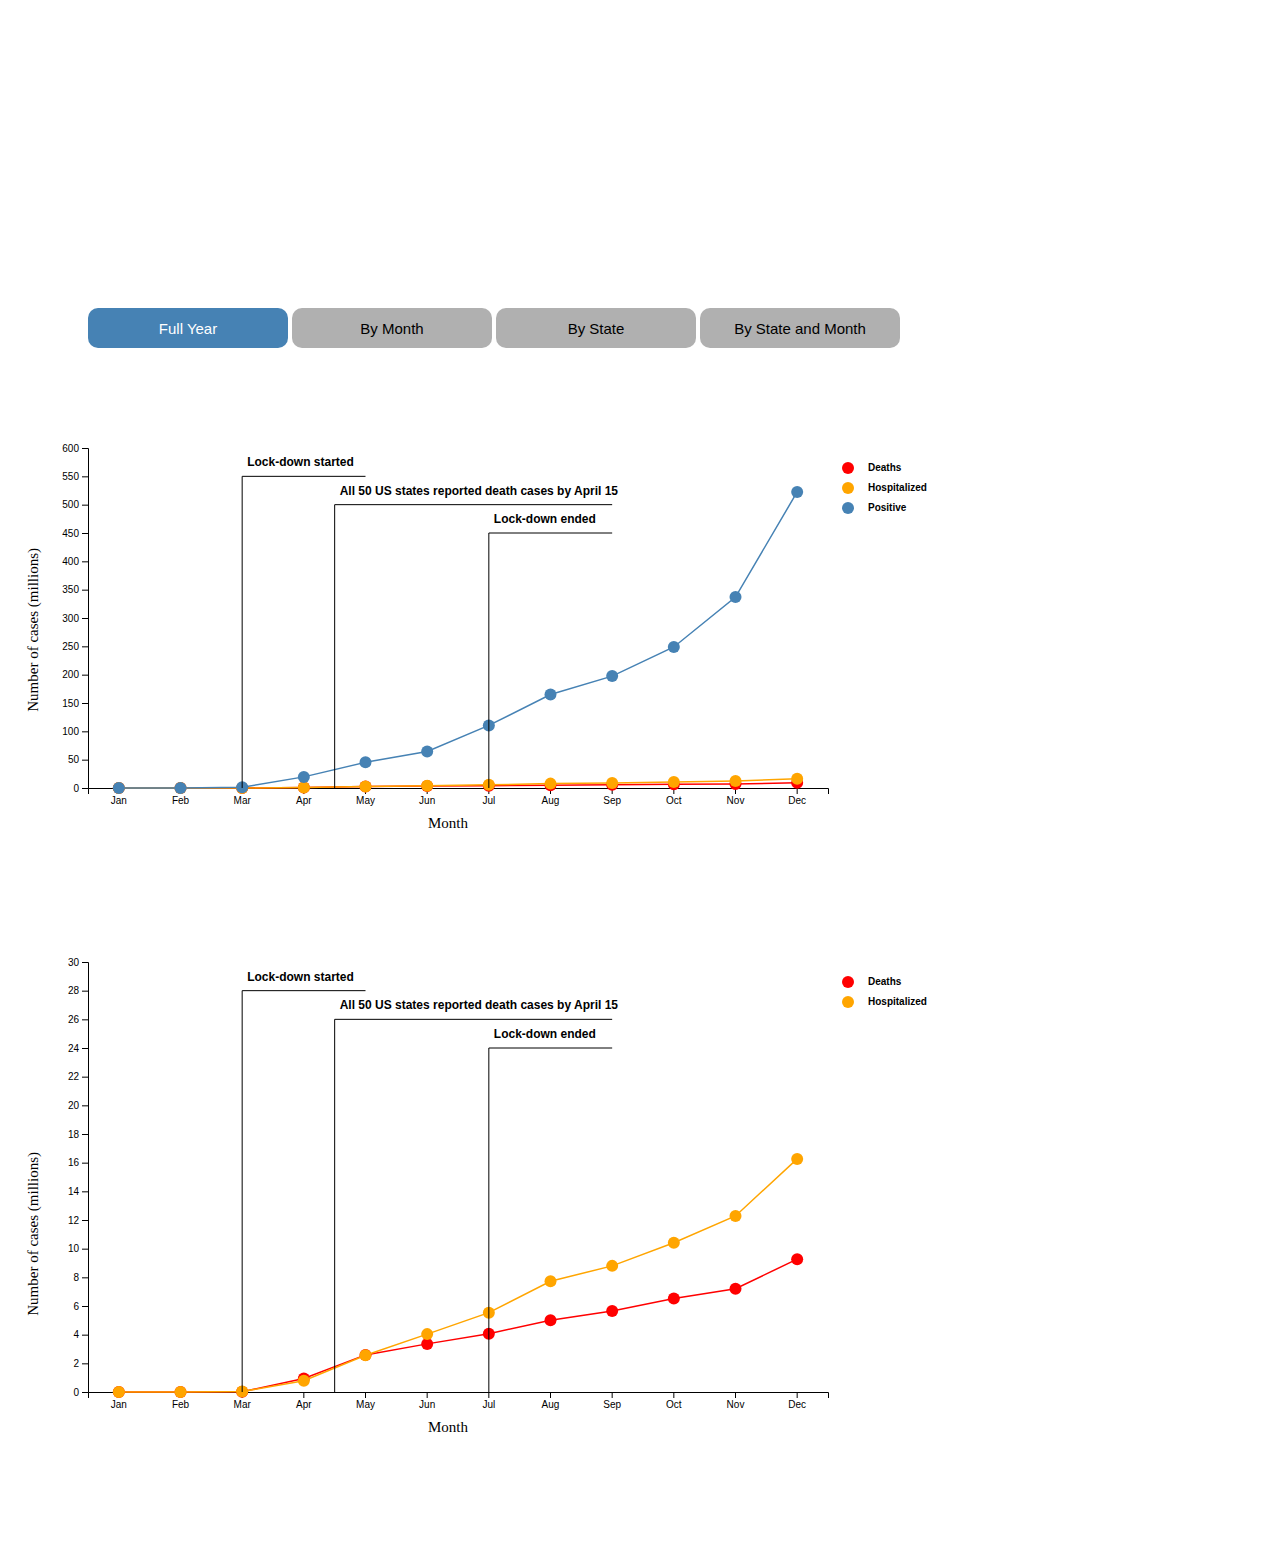
==== commit 66b3b406: "add annotations" ====
--- a/report.html
+++ b/report.html
@@ -81,6 +81,7 @@
 </div>
 <div id="fullYearArea">
     <div id="fullYearChart" class="center"></div>
+    <div id="fullYearLowerChart" class="center"></div>
 </div>
 <div id="byMonthArea">
     <select id="monthDropdown" >
@@ -157,16 +158,16 @@
 // const data_all = [
 //     {month_name: "Jan", death: 0, hospitalized: 0, positive: 0},
 //     {month_name: "Feb", death: 1, hospitalized: 2, positive: 2},
-//     {month_name: "Mar", death: 2, hospitalized: 20, positive: 40},
-//     {month_name: "Apr", death: 3, hospitalized: 40, positive: 150},
-//     {month_name: "May", death: 4, hospitalized: 50, positive: 250},
-//     {month_name: "Jun", death: 5, hospitalized: 60, positive: 300},
-//     {month_name: "Jul", death: 6, hospitalized: 70, positive: 350},
-//     {month_name: "Aug", death: 7, hospitalized: 80, positive: 450},
-//     {month_name: "Sep", death: 8.12312312312312, hospitalized: 70, positive: 550},
-//     {month_name: "Oct", death: 9, hospitalized: 60, positive: 550},
-//     {month_name: "Nov", death: 10, hospitalized: 80, positive: 550},
-//     {month_name: "Dec", death: 11, hospitalized: 70, positive: 550}
+//     {month_name: "Mar", death: 2, hospitalized: 4, positive: 40},
+//     {month_name: "Apr", death: 3, hospitalized: 6, positive: 150},
+//     {month_name: "May", death: 4, hospitalized: 2, positive: 250},
+//     {month_name: "Jun", death: 5, hospitalized: 17, positive: 300},
+//     {month_name: "Jul", death: 6, hospitalized: 20, positive: 350},
+//     {month_name: "Aug", death: 7, hospitalized: 12, positive: 450},
+//     {month_name: "Sep", death: 8.12312312312312, hospitalized: 16, positive: 550},
+//     {month_name: "Oct", death: 9, hospitalized: 19, positive: 550},
+//     {month_name: "Nov", death: 10, hospitalized: 15, positive: 550},
+//     {month_name: "Dec", death: 11, hospitalized: 2, positive: 550}
 // ]
 
 
@@ -297,6 +298,7 @@
 
 // Onload display the charts
 displayFullYearChart();
+displayFullYearLowerChart();
 displayMonthChart();
 displayStateChart("Alaska");
 displayMonthStateChart();
@@ -637,7 +639,79 @@
          .on("click", function(event, d) {
             monthDrillDown(d.month_name);
         });
+    // Add annotation
+    // Add an Annotation in between April and May, which is a vertical line
+    // On top of the line is a horizontal line
+    // On top of the horizontal line is a text
+    svg.append("line")
+        .attr("x1", x("Mar") + x.bandwidth()/2)
+        .attr("y1", y(0))
+        .attr("x2",  x("Mar") + x.bandwidth()/2)
+        .attr("y2", y(550))
+        .attr("stroke-width", 1)
+        .attr("stroke", "black");
+    svg.append("line")
+        .attr("x1",  x("Mar") + x.bandwidth()/2)
+        .attr("y1", y(550))
+        .attr("x2", x("May") + x.bandwidth()/2 )
+        .attr("y2", y(550))
+        .attr("stroke-width", 1)
+        .attr("stroke", "black");
+    svg.append("text")
+        .attr("fill", "black")
+        .attr("font-family", "sans-serif")
+        .attr("font-size", "12px")
+        .attr("font-weight", "bold")
+        .attr("x",  x("Mar") + x.bandwidth()/2 + 5)
+        .attr("y", y(550) - 10)
+        .text("Lock-down started");
+
+    svg.append("line")
+        .attr("x1", x("May"))
+        .attr("y1", y(0))
+        .attr("x2",  x("May"))
+        .attr("y2", y(500))
+        .attr("stroke-width", 1)
+        .attr("stroke", "black");
+    svg.append("line")
+        .attr("x1", x("May"))
+        .attr("y1", y(500))
+        .attr("x2", x("Sep") + x.bandwidth()/2 )
+        .attr("y2", y(500))
+        .attr("stroke-width", 1)
+        .attr("stroke", "black");
+    svg.append("text")
+        .attr("fill", "black")
+        .attr("font-family", "sans-serif")
+        .attr("font-size", "12px")
+        .attr("font-weight", "bold")
+        .attr("x",  x("May") + 5)
+        .attr("y", y(500) - 10)
+        .text("All 50 US states reported death cases by April 15");
     
+    svg.append("line")
+        .attr("x1", x("Jul") + x.bandwidth()/2)
+        .attr("y1", y(0))
+        .attr("x2", x("Jul") + x.bandwidth()/2)
+        .attr("y2", y(450))
+        .attr("stroke-width", 1)
+        .attr("stroke", "black");
+    svg.append("line")
+        .attr("x1", x("Jul") + x.bandwidth()/2)
+        .attr("y1", y(450))
+        .attr("x2", x("Sep") + x.bandwidth()/2 )
+        .attr("y2", y(450))
+        .attr("stroke-width", 1)
+        .attr("stroke", "black");
+    svg.append("text")
+        .attr("fill", "black")
+        .attr("font-family", "sans-serif")
+        .attr("font-size", "12px")
+        .attr("font-weight", "bold")
+        .attr("x",   x("Jul") + x.bandwidth()/2 + 5)
+        .attr("y", y(450) - 10)
+        .text("Lock-down ended");
+
     // Add legend
     svg.append("circle")
         .attr("r", 6)
@@ -678,9 +752,302 @@
         .attr("x", width - marginRight + 40)
         .attr("y", marginTop + 63)
         .text("Positive");
-
+    
     
     fullYearChart.append(svg.node());
+};
+
+function displayFullYearLowerChart () {
+    d3.select("#fullYearArea").style("display", "block");
+    d3.select("#byMonthArea").style("display", "none");
+    d3.select("#byStateArea").style("display", "none");
+    d3.select("#byMonthStateArea").style("display", "none");
+
+    // first empty the fullYearChart
+    d3.select("#fullYearLowerChart").selectAll("*").remove();
+    const marginTop = 10;
+
+    // Declare the x (horizontal position) scale.
+    const x = d3.scaleBand()
+        .domain(months)
+        .range([marginLeft, width - marginRight]);
+    const y_max = 30; // Milions
+    // Declare the y (vertical position) scale.
+    const y = d3.scaleLinear()
+        .domain([0, y_max])
+        .range([height - marginBottom, marginTop]);
+
+    // Create the SVG container.
+    const svg = d3.create("svg")
+        .attr("width", width)
+        .attr("height", height);
+
+    // Add the x-axis.
+    svg.append("g")
+        .attr("transform", `translate(0,${height - marginBottom})`)
+        .call(d3.axisBottom(x));
+    // Add x-axis label
+    svg.append("text")
+        .attr("class", "x label")
+        .attr("text-anchor", "end")
+        .attr("x", (width - marginRight)/2 + 50)
+        .attr("y", height - marginBottom + 40)
+        .attr("font-size", "15px")
+        .text("Month");
+
+    // Add the y-axis.
+    svg.append("g")
+        .attr("transform", `translate(${marginLeft},0)`)
+        .call(d3.axisLeft(y));
+    // Add y-axis label
+    svg.append("text")
+        .attr("class", "y label")
+        .attr("text-anchor", "end")
+        .attr("x", -(height/3))
+        .attr("y", marginLeft - 50)
+        .attr("font-size", "15px")
+        .attr("transform", "rotate(-90)")
+        .text("Number of cases (millions)");
+
+    // Add line for death
+    svg.append("path")
+        .datum(data_all)
+        .attr("fill", "none")
+        .attr("stroke", "red")
+        .attr("stroke-width", 1.5)
+        .attr("d", d3.line()
+            .x(function(d) { return x(d.month_name) + x.bandwidth()/2 })
+            .y(function(d) { return y(d.death) })
+        );
+    // Add circle for death
+    svg.selectAll("dot")
+        .data(data_all)
+        .enter()
+        .append("circle")
+        .attr("cx", function(d) { return x(d.month_name) + x.bandwidth()/2 })
+        .attr("cy", function(d) { return y(d.death) })
+        .attr("r", 6)
+        .attr("fill", "red")
+                // Add tooltip when mouse over any circle
+        // Tool tip is the sum of positive, hospitalized and death
+        // Tool tip is positioned right on top of the circle
+        .on("mouseover", function(event, d){
+            // Change pointer to hand
+            d3.select(this).style("cursor", "pointer");
+            svg.append("rect")
+                .attr("height", 75)
+                .attr("width",145)
+                .attr("id", "tooltip")
+                .attr("x", x(d.month_name) +40)
+                .attr("y", y(d.death) - 30)
+                .attr("fill", "white")
+                .attr("stroke", "black")
+                .attr("stroke-width", 1);
+            svg.append("text")
+                .attr("class", "tooltiptext")
+                .attr("fill", "black")
+                .attr("font-family", "sans-serif")
+                .attr("font-size", "10px")
+                .attr("font-weight", "bold")
+                .attr("x", x(d.month_name) + 45)
+                .attr("y", (y(d.death) -10))
+                .text(`Month: ${d.month_name}`);
+            svg.append("text")
+                .attr("class", "tooltiptext")
+                .attr("fill", "orange")
+                .attr("font-family", "sans-serif")
+                .attr("font-size", "10px")
+                .attr("font-weight", "bold")
+                .attr("x", x(d.month_name) + 45)
+                .attr("y", (y(d.death)+5))
+                .text(`Hospitalized: ${d.hospitalized.toFixed(2)} millions`);
+            svg.append("text")
+                .attr("class", "tooltiptext")
+                .attr("fill", "red")
+                .attr("font-family", "sans-serif")
+                .attr("font-size", "10px")
+                .attr("font-weight", "bold")
+                .attr("x", x(d.month_name) + 45)
+                .attr("y", (y(d.death)+20))
+                .text(`Death: ${d.death.toFixed(2)} millions`);
+        }).on("mouseout", function(event, d) {
+            d3.select("#tooltip").remove();
+            d3.selectAll(".tooltiptext").remove();
+        })
+        // On click, drill down to the month chart
+        .on("click", function(event, d) {
+            monthDrillDown(d.month_name);
+        });
+    
+    // Add line for hospitalized
+    svg.append("path")
+        .datum(data_all)
+        .attr("fill", "none")
+        .attr("stroke", "orange")
+        .attr("stroke-width", 1.5)
+        .attr("d", d3.line()
+            .x(function(d) { return x(d.month_name) + x.bandwidth()/2 })
+            .y(function(d) { return y(d.hospitalized) })
+        );
+    // Add circle for hospitalized
+    svg.selectAll("dot")
+        .data(data_all)
+        .enter()
+        .append("circle")
+        .attr("cx", function(d) { return x(d.month_name) + x.bandwidth()/2 })
+        .attr("cy", function(d) { return y(d.hospitalized) })
+        .attr("r", 6)
+        .attr("fill", "orange")
+        // Add tooltip when mouse over any circle
+        // Tool tip is the sum of positive, hospitalized and death
+        // Tool tip is positioned right on top of the circle
+        .on("mouseover", function(event, d){
+            // Change pointer to hand
+            d3.select(this).style("cursor", "pointer");
+            svg.append("rect")
+                .attr("height", 75)
+                .attr("width",145)
+                .attr("id", "tooltip")
+                .attr("x", x(d.month_name) +40)
+                .attr("y", y(d.hospitalized)-30)
+                .attr("fill", "white")
+                .attr("stroke", "black")
+                .attr("stroke-width", 1);
+            svg.append("text")
+                .attr("class", "tooltiptext")
+                .attr("fill", "black")
+                .attr("font-family", "sans-serif")
+                .attr("font-size", "10px")
+                .attr("font-weight", "bold")
+                .attr("x", x(d.month_name) + 45)
+                .attr("y", (y(d.hospitalized) -10))
+                .text(`Month: ${d.month_name}`);
+            svg.append("text")
+                .attr("class", "tooltiptext")
+                .attr("fill", "orange")
+                .attr("font-family", "sans-serif")
+                .attr("font-size", "10px")
+                .attr("font-weight", "bold")
+                .attr("x", x(d.month_name) + 45)
+                .attr("y", (y(d.hospitalized)+20))
+                .text(`Hospitalized: ${d.hospitalized.toFixed(2)} millions`);
+            svg.append("text")
+                .attr("class", "tooltiptext")
+                .attr("fill", "red")
+                .attr("font-family", "sans-serif")
+                .attr("font-size", "10px")
+                .attr("font-weight", "bold")
+                .attr("x", x(d.month_name) + 45)
+                .attr("y", (y( d.hospitalized)+5))
+                .text(`Death: ${d.death.toFixed(2)} millions`);
+        }).on("mouseout", function(event, d) {
+            d3.select("#tooltip").remove();
+            d3.selectAll(".tooltiptext").remove();
+        })
+         // On click, drill down to the month chart
+         .on("click", function(event, d) {
+            monthDrillDown(d.month_name);
+        });
+    // Add an Annotation in between April and May, which is a vertical line
+    // On top of the line is a horizontal line
+    // On top of the horizontal line is a text
+    svg.append("line")
+        .attr("x1", x("Mar") + x.bandwidth()/2)
+        .attr("y1", y(0))
+        .attr("x2",  x("Mar") + x.bandwidth()/2)
+        .attr("y2", y(28))
+        .attr("stroke-width", 1)
+        .attr("stroke", "black");
+    svg.append("line")
+        .attr("x1",  x("Mar") + x.bandwidth()/2)
+        .attr("y1", y(28))
+        .attr("x2", x("May") + x.bandwidth()/2 )
+        .attr("y2", y(28))
+        .attr("stroke-width", 1)
+        .attr("stroke", "black");
+    svg.append("text")
+        .attr("fill", "black")
+        .attr("font-family", "sans-serif")
+        .attr("font-size", "12px")
+        .attr("font-weight", "bold")
+        .attr("x",  x("Mar") + x.bandwidth()/2 + 5)
+        .attr("y", y(28) - 10)
+        .text("Lock-down started");
+
+    svg.append("line")
+        .attr("x1", x("May"))
+        .attr("y1", y(0))
+        .attr("x2",  x("May"))
+        .attr("y2", y(26))
+        .attr("stroke-width", 1)
+        .attr("stroke", "black");
+    svg.append("line")
+        .attr("x1", x("May"))
+        .attr("y1", y(26))
+        .attr("x2", x("Sep") + x.bandwidth()/2 )
+        .attr("y2", y(26))
+        .attr("stroke-width", 1)
+        .attr("stroke", "black");
+    svg.append("text")
+        .attr("fill", "black")
+        .attr("font-family", "sans-serif")
+        .attr("font-size", "12px")
+        .attr("font-weight", "bold")
+        .attr("x",  x("May") + 5)
+        .attr("y", y(26) - 10)
+        .text("All 50 US states reported death cases by April 15");
+    
+    svg.append("line")
+        .attr("x1", x("Jul") + x.bandwidth()/2)
+        .attr("y1", y(0))
+        .attr("x2", x("Jul") + x.bandwidth()/2)
+        .attr("y2", y(24))
+        .attr("stroke-width", 1)
+        .attr("stroke", "black");
+    svg.append("line")
+        .attr("x1", x("Jul") + x.bandwidth()/2)
+        .attr("y1", y(24))
+        .attr("x2", x("Sep") + x.bandwidth()/2 )
+        .attr("y2", y(24))
+        .attr("stroke-width", 1)
+        .attr("stroke", "black");
+    svg.append("text")
+        .attr("fill", "black")
+        .attr("font-family", "sans-serif")
+        .attr("font-size", "12px")
+        .attr("font-weight", "bold")
+        .attr("x",   x("Jul") + x.bandwidth()/2 + 5)
+        .attr("y", y(24) - 10)
+        .text("Lock-down ended");
+  
+    // Add legend
+    svg.append("circle")
+        .attr("r", 6)
+        .attr("cx", width - marginRight + 20)
+        .attr("cy", marginTop + 20)
+        .attr("fill", "red");
+    svg.append("text")
+        .attr("fill", "black")
+        .attr("font-family", "sans-serif")
+        .attr("font-size", "10px")
+        .attr("font-weight", "bold")
+        .attr("x", width - marginRight + 40)
+        .attr("y", marginTop + 23)
+        .text("Deaths");
+    svg.append("circle")
+        .attr("r", 6)
+        .attr("cx", width - marginRight + 20)
+        .attr("cy", marginTop + 40)
+        .attr("fill", "orange");
+    svg.append("text")
+        .attr("fill", "black")
+        .attr("font-family", "sans-serif")
+        .attr("font-size", "10px")
+        .attr("font-weight", "bold")
+        .attr("x", width - marginRight + 40)
+        .attr("y", marginTop + 43)
+        .text("Hospitalized");
+    fullYearLowerChart.append(svg.node());
 };
 
 function displayMonthChart (input_month_filter) {
@@ -1405,8 +1772,8 @@
             .attr("font-weight", "bold")
             .attr("x", width/2 - 80)
             .attr("y", height/7 + 20)
-            // Add the sum of positive, hospitalized and death
-            .text(`${d.data.key}: ${d.data.value.toFixed(2)} millions (${(d.data.value/data_sum*100).toFixed(2)}%)`);
+            // Add the sum of positive, hospitalized and death, capitialize the first letter
+            .text(`${d.data.key[0].toUpperCase() + d.data.key.slice(1)}: ${d.data.value.toFixed(2)} millions (${(d.data.value/data_sum*100).toFixed(2)}%)`);
     }).on("mouseout", function(event, d) {
         // no stroke
         d3.select(this).attr("stroke", "none");
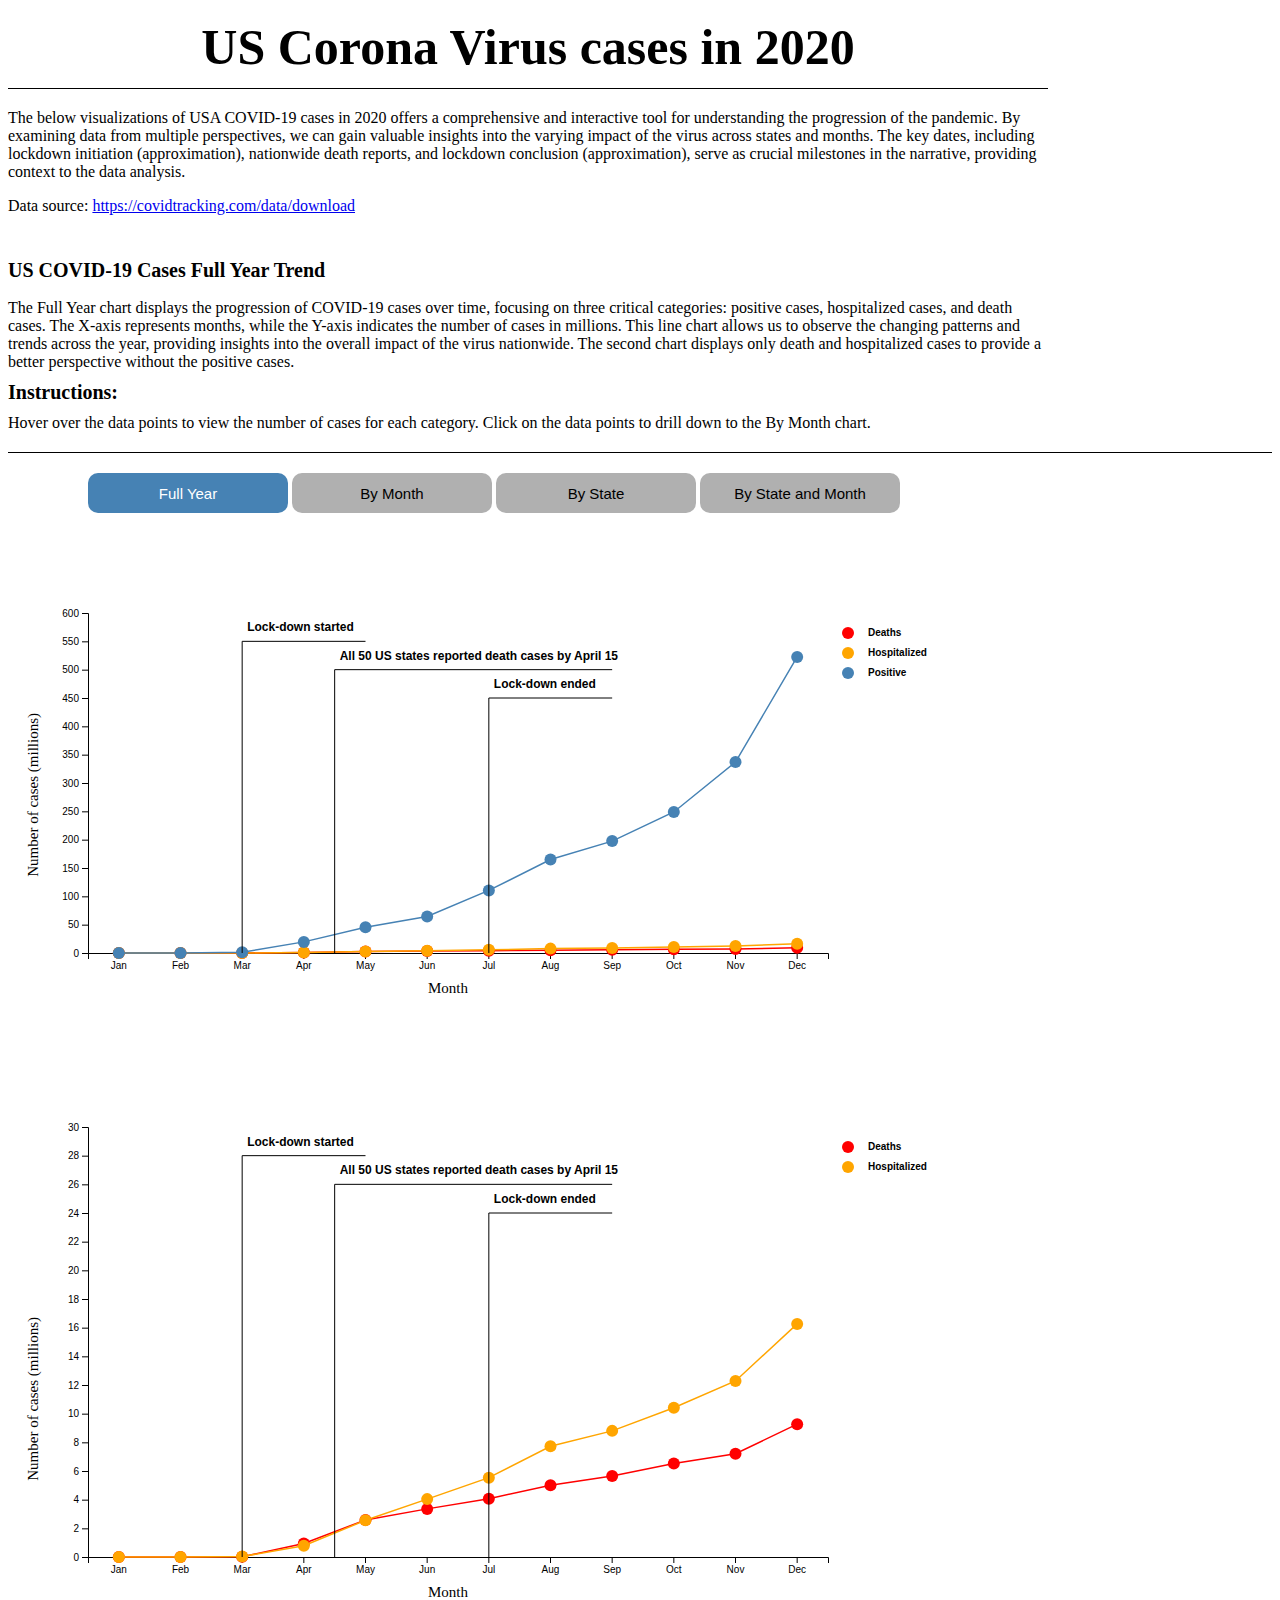
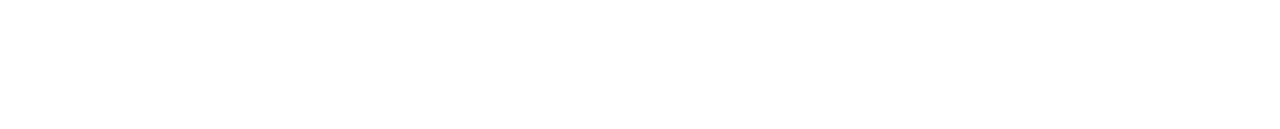
==== commit 12379d6b: "first final draft" ====
--- a/report.html
+++ b/report.html
@@ -2,9 +2,41 @@
 <head>
 </head>
 <style>
+    #title {
+        width: 1040px;
+        height:70px;
+        font-size: 50px;
+        font-weight: bold;
+        text-align: center;
+        padding-top: 10px;
+        border-bottom: 1px solid black;
+    }
     #intro {
-        width: 100%;
-        height: 300px;
+        padding-top: 20px;
+        width: 1040px;
+        height: 140px;
+    }
+    #chartTitle {
+        width: 1040px;
+        height: 40px;
+        font-size: 20px;
+        font-weight: bold;
+        padding-top: 10px;
+    }
+    #chartDescription{
+        width: 1040px;
+
+    }
+    #chartInstructionTitle{
+        width: 1040px;
+        font-size: 20px;
+        font-weight: bold;
+        padding-top: 10px;
+    }
+    #chartInstruction{
+        border-bottom: 1px solid black;
+        padding-top: 10px;
+        padding-bottom: 20px;
     }
     #monthDropdown {
         position: relative;
@@ -29,6 +61,10 @@
         top: 60px;
         left: 80px;
         width: 200px;
+    }
+
+    #navigation {
+        padding-top: 20px;
     }
 
     #navigation button {
@@ -68,11 +104,17 @@
         border-radius: 10px;
     }
 </style>
+<div id="title">
+US Corona Virus cases in 2020
+</div>
 <div id="intro">
-
+    The below visualizations of USA COVID-19 cases in 2020 offers a comprehensive and interactive tool for understanding the progression of the pandemic. By examining data from multiple perspectives, we can gain valuable insights into the varying impact of the virus across states and months. The key dates, including lockdown initiation (approximation), nationwide death reports, and lockdown conclusion (approximation), serve as crucial milestones in the narrative, providing context to the data analysis. 
+    <p>Data source: <a href="https://covidtracking.com/data/download">https://covidtracking.com/data/download</a></p>
 </div>
-
-</div>
+<div id="chartTitle">US COVID-19 Cases in 2020</div>
+<div id="chartDescription"></div>
+<div id="chartInstructionTitle">Instructions:</div>
+<div id="chartInstruction"></div>
 <div id="navigation">
     <button id="fullYearButton" class="selected">Full Year</button>
     <button id="byMonthButton">By Month</button>
@@ -189,6 +231,21 @@
     d.positive = d.positive / 1000000;
 });
 
+const fullYearTitle = "US COVID-19 Cases Full Year Trend";
+const fullYearDescription = "The Full Year chart displays the progression of COVID-19 cases over time, focusing on three critical categories: positive cases, hospitalized cases, and death cases. The X-axis represents months, while the Y-axis indicates the number of cases in millions. This line chart allows us to observe the changing patterns and trends across the year, providing insights into the overall impact of the virus nationwide. The second chart displays only death and hospitalized cases to provide a better perspective without the positive cases.";
+const fullYearInstruction = "Hover over the data points to view the number of cases for each category. Click on the data points to drill down to the By Month chart.";
+
+const byMonthTitle = "US COVID-19 Cases by Month";
+const byMonthDescription = "The By Month chart displays the progression of COVID-19 cases over time, focusing on three critical categories: positive cases, hospitalized cases, and death cases. The X-axis represents the US states or territories, while the Y-axis indicates the number of cases in millions. The number of case for each state are sorted in ascending order.";
+const byMonthInstruction = "Select month using the dropdown. Hover over the data points to view the number of cases for each category. Click on the data points to drill down to the By State chart.";
+
+const byStateTitle = "US COVID-19 Cases by State";
+const byStateDescription = "The By State chart displays the progression of COVID-19 cases over time, focusing on three critical categories: positive cases, hospitalized cases, and death cases. The X-axis represents months, while the Y-axis indicates the number of cases in millions.";
+const byStateInstruction = "Select state using the dropdown. Hover over the data points to view the number of cases for each category. Click on the data points to drill down to the By State and Month chart.";
+
+const byMonthStateTitle = "US COVID-19 Cases by State and Month";
+const byMonthStateDescription = "The By State and Month chart is represented as a pie chart, providing a more granular view of the three case categories for each state in a selected month. By using the dual drop-down menus, users can investigate the percentage distribution of positive, hospitalized, and death cases within a state for a specific month. This chart enables a detailed breakdown, allowing users to assess the severity of the pandemic in different states during different periods.";
+const byMonthStateInstruction = "Select state and month using the dropdowns. Hover over the pie chart to view the percentage of cases for each category.";
 
 // On change month_filter, update the chart
 d3.select("#monthDropdown")
@@ -256,6 +313,10 @@
     d3.select("#byMonthButton").attr("class", "");
     d3.select("#byMonthStateButton").attr("class", "");
 
+    d3.select("#chartTitle").text(fullYearTitle);
+    d3.select("#chartDescription").text(fullYearDescription);
+    d3.select("#chartInstruction").text(fullYearInstruction);
+
 })
 
 d3.select("#byMonthButton").on("click", function() {
@@ -268,6 +329,10 @@
     d3.select("#byMonthButton").attr("class", "selected");
     d3.select("#byStateButton").attr("class", "");
     d3.select("#byMonthStateButton").attr("class", "");
+
+    d3.select("#chartTitle").text(byMonthTitle);
+    d3.select("#chartDescription").text(byMonthDescription);
+    d3.select("#chartInstruction").text(byMonthInstruction);
 })
 
 
@@ -281,6 +346,11 @@
     d3.select("#fullYearButton").attr("class", "");
     d3.select("#byMonthButton").attr("class", "");
     d3.select("#byMonthStateButton").attr("class", "");
+
+    d3.select("#chartTitle").text(byStateTitle);
+    d3.select("#chartDescription").text(byStateDescription);
+    d3.select("#chartInstruction").text(byStateInstruction);
+
 });
 
 d3.select("#byMonthStateButton").on("click", function () {
@@ -293,6 +363,10 @@
     d3.select("#fullYearButton").attr("class", "");
     d3.select("#byMonthButton").attr("class", "");
     d3.select("#byMonthStateButton").attr("class", "selected");
+
+    d3.select("#chartTitle").text(byMonthStateTitle);
+    d3.select("#chartDescription").text(byMonthStateDescription);
+    d3.select("#chartInstruction").text(byMonthStateInstruction);
 });
 
 
@@ -315,6 +389,11 @@
     // Change the monthDropdown to the selected month
     d3.select("#monthDropdown").property("value", month_name);
     // Display the chart for the selected month
+
+    d3.select("#chartTitle").text(byMonthTitle);
+    d3.select("#chartDescription").text(byMonthDescription);
+    d3.select("#chartInstruction").text(byMonthInstruction);
+
     displayMonthChart(month_name);   
 }
 
@@ -329,6 +408,11 @@
     // Change the stateDropdown to the selected state
     d3.select("#stateDropdown").property("value", state_name);
     // Display the chart for the selected state
+
+    d3.select("#chartTitle").text(byStateTitle);
+    d3.select("#chartDescription").text(byStateDescription);
+    d3.select("#chartInstruction").text(byStateInstruction);
+
     displayStateChart(state_name);
 }
 
@@ -347,11 +431,20 @@
     d3.select("#stateDropdown1").property("value", state_name);
     // Change the monthDropdown to the selected month
     d3.select("#monthDropdown1").property("value", month_name);
+
+    d3.select("#chartTitle").text(byMonthStateTitle);
+    d3.select("#chartDescription").text(byMonthStateDescription);
+    d3.select("#chartInstruction").text(byMonthStateInstruction);
+
     // Display the chart for the selected state
     displayMonthStateChart(month_name, state_name);
 }
 
 function displayFullYearChart () {
+    d3.select("#chartTitle").text(fullYearTitle);
+    d3.select("#chartDescription").text(fullYearDescription);
+    d3.select("#chartInstruction").text(fullYearInstruction);
+
     d3.select("#fullYearArea").style("display", "block");
     d3.select("#byMonthArea").style("display", "none");
     d3.select("#byStateArea").style("display", "none");
@@ -1051,6 +1144,7 @@
 };
 
 function displayMonthChart (input_month_filter) {
+
     // first empty the byMonthChart
     d3.select("#byMonthChart").selectAll("*").remove();
     let month_filter
@@ -1592,6 +1686,82 @@
         .on("click", function(event, d) {
             monthStateDrillDown(d.month_name, d.state_name);
         });
+    // Add annotation
+    // Add an Annotation in between April and May, which is a vertical line
+    // On top of the line is a horizontal line
+    // On top of the horizontal line is a text
+    const y_top = y(y_max*0.95)
+    const y_mid = y(y_max*0.85)
+    const y_bottom = y(y_max*0.75) 
+    svg.append("line")
+        .attr("x1", x("Mar") + x.bandwidth()/2)
+        .attr("y1", y(0))
+        .attr("x2",  x("Mar") + x.bandwidth()/2)
+        .attr("y2", y_top)
+        .attr("stroke-width", 1)
+        .attr("stroke", "black");
+    svg.append("line")
+        .attr("x1",  x("Mar") + x.bandwidth()/2)
+        .attr("y1", y_top)
+        .attr("x2", x("May") + x.bandwidth()/2 )
+        .attr("y2", y_top)
+        .attr("stroke-width", 1)
+        .attr("stroke", "black");
+    svg.append("text")
+        .attr("fill", "black")
+        .attr("font-family", "sans-serif")
+        .attr("font-size", "12px")
+        .attr("font-weight", "bold")
+        .attr("x",  x("Mar") + x.bandwidth()/2 + 5)
+        .attr("y", y_top - 10)
+        .text("Lock-down started");
+
+    svg.append("line")
+        .attr("x1", x("May"))
+        .attr("y1", y(0))
+        .attr("x2",  x("May"))
+        .attr("y2",  y_mid)
+        .attr("stroke-width", 1)
+        .attr("stroke", "black");
+    svg.append("line")
+        .attr("x1", x("May"))
+        .attr("y1",  y_mid)
+        .attr("x2", x("Sep") + x.bandwidth()/2 )
+        .attr("y2",  y_mid)
+        .attr("stroke-width", 1)
+        .attr("stroke", "black");
+    svg.append("text")
+        .attr("fill", "black")
+        .attr("font-family", "sans-serif")
+        .attr("font-size", "12px")
+        .attr("font-weight", "bold")
+        .attr("x",  x("May") + 5)
+        .attr("y",  y_mid - 10)
+        .text("All 50 US states reported death cases by April 15");
+    
+    svg.append("line")
+        .attr("x1", x("Jul") + x.bandwidth()/2)
+        .attr("y1", y(0))
+        .attr("x2", x("Jul") + x.bandwidth()/2)
+        .attr("y2", y_bottom)
+        .attr("stroke-width", 1)
+        .attr("stroke", "black");
+    svg.append("line")
+        .attr("x1", x("Jul") + x.bandwidth()/2)
+        .attr("y1", y_bottom)
+        .attr("x2", x("Sep") + x.bandwidth()/2 )
+        .attr("y2", y_bottom)
+        .attr("stroke-width", 1)
+        .attr("stroke", "black");
+    svg.append("text")
+        .attr("fill", "black")
+        .attr("font-family", "sans-serif")
+        .attr("font-size", "12px")
+        .attr("font-weight", "bold")
+        .attr("x",   x("Jul") + x.bandwidth()/2 + 5)
+        .attr("y", y_bottom - 10)
+        .text("Lock-down ended");
+    
     // Add legend
     svg.append("rect")
         .attr("height", 20)
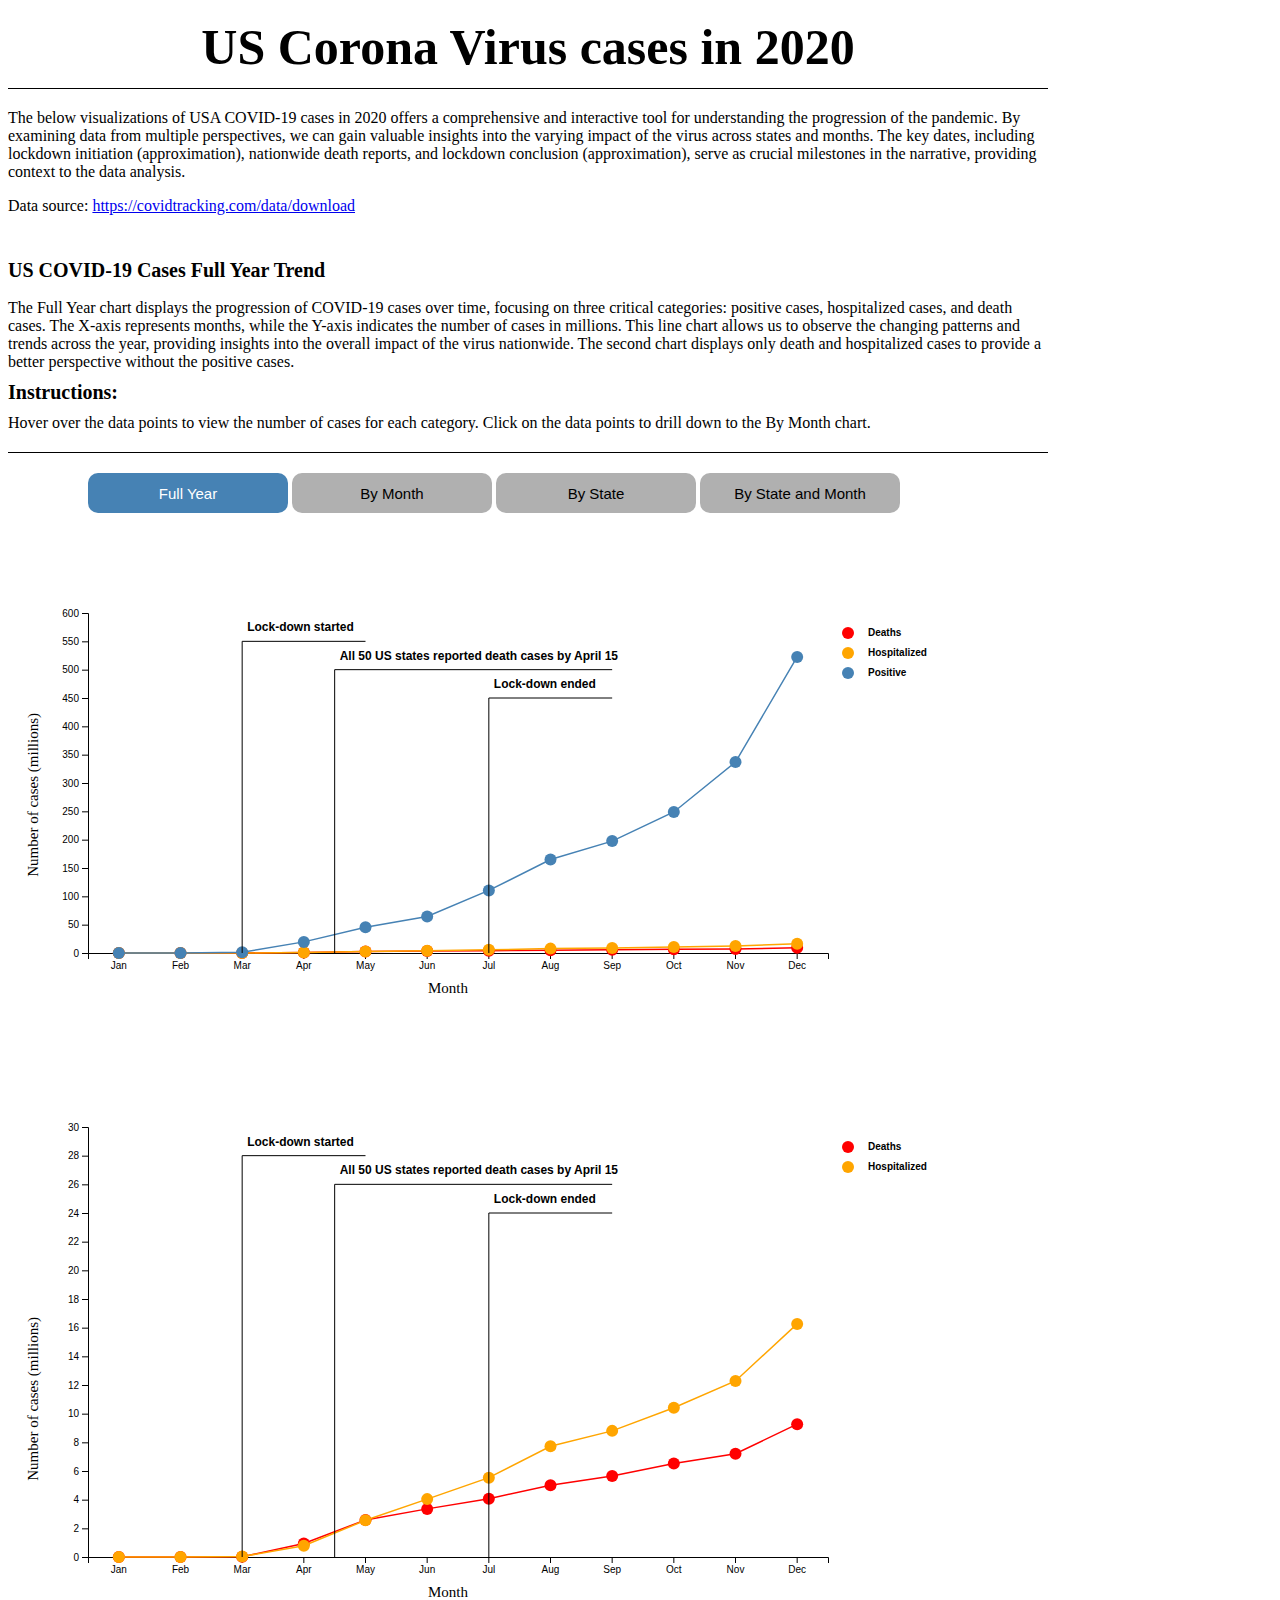
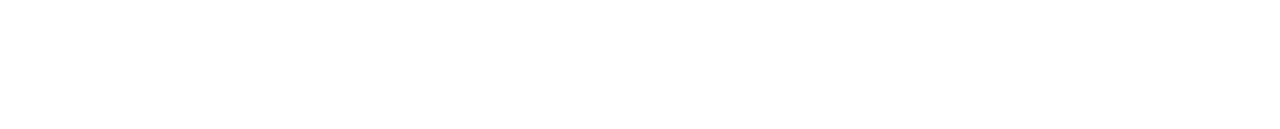
==== commit 6141a2d6: "fix width" ====
--- a/report.html
+++ b/report.html
@@ -34,6 +34,7 @@
         padding-top: 10px;
     }
     #chartInstruction{
+        width: 1040px;
         border-bottom: 1px solid black;
         padding-top: 10px;
         padding-bottom: 20px;
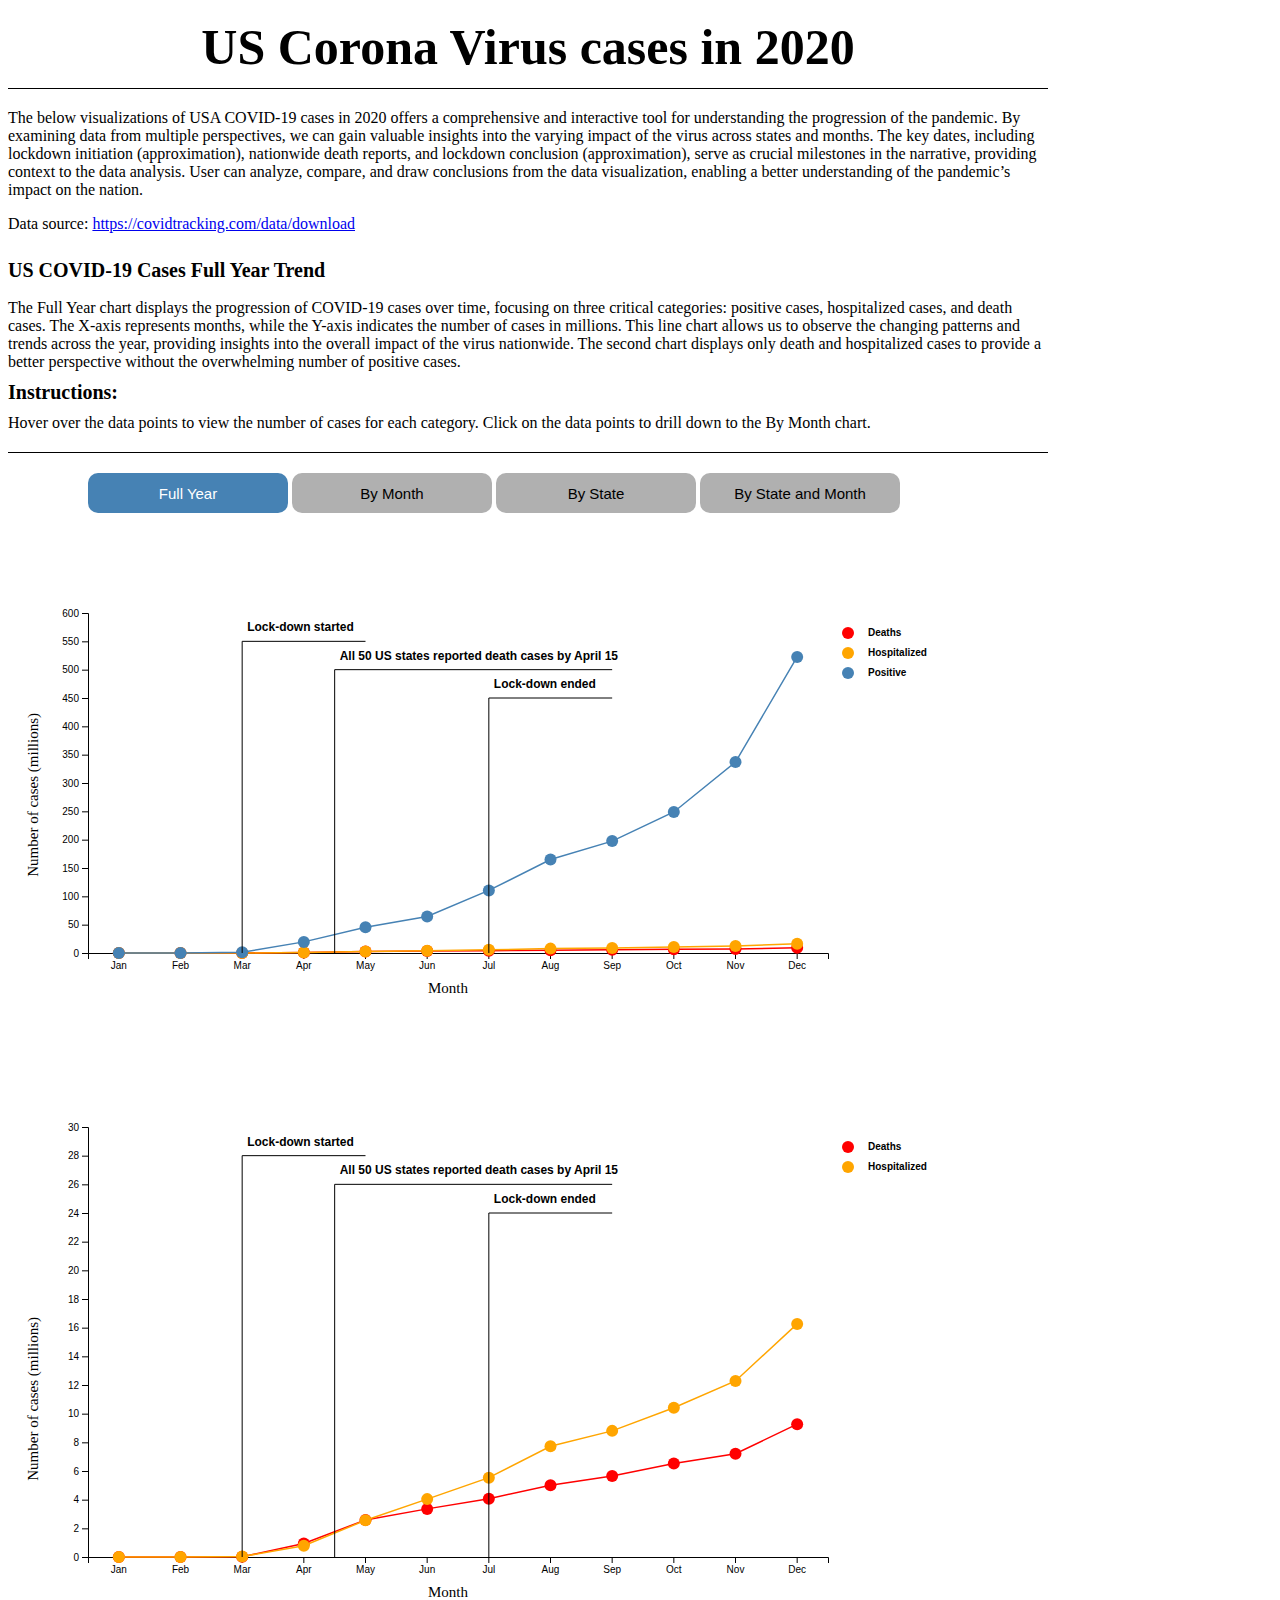
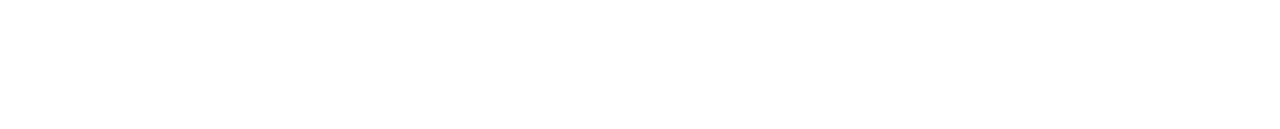
==== commit 0fb5a0a2: "2nd draft final" ====
--- a/report.html
+++ b/report.html
@@ -109,7 +109,7 @@
 US Corona Virus cases in 2020
 </div>
 <div id="intro">
-    The below visualizations of USA COVID-19 cases in 2020 offers a comprehensive and interactive tool for understanding the progression of the pandemic. By examining data from multiple perspectives, we can gain valuable insights into the varying impact of the virus across states and months. The key dates, including lockdown initiation (approximation), nationwide death reports, and lockdown conclusion (approximation), serve as crucial milestones in the narrative, providing context to the data analysis. 
+    The below visualizations of USA COVID-19 cases in 2020 offers a comprehensive and interactive tool for understanding the progression of the pandemic. By examining data from multiple perspectives, we can gain valuable insights into the varying impact of the virus across states and months. The key dates, including lockdown initiation (approximation), nationwide death reports, and lockdown conclusion (approximation), serve as crucial milestones in the narrative, providing context to the data analysis. User can analyze, compare, and draw conclusions from the data visualization, enabling a better understanding of the pandemic’s impact on the nation.
     <p>Data source: <a href="https://covidtracking.com/data/download">https://covidtracking.com/data/download</a></p>
 </div>
 <div id="chartTitle">US COVID-19 Cases in 2020</div>
@@ -233,7 +233,7 @@
 });
 
 const fullYearTitle = "US COVID-19 Cases Full Year Trend";
-const fullYearDescription = "The Full Year chart displays the progression of COVID-19 cases over time, focusing on three critical categories: positive cases, hospitalized cases, and death cases. The X-axis represents months, while the Y-axis indicates the number of cases in millions. This line chart allows us to observe the changing patterns and trends across the year, providing insights into the overall impact of the virus nationwide. The second chart displays only death and hospitalized cases to provide a better perspective without the positive cases.";
+const fullYearDescription = "The Full Year chart displays the progression of COVID-19 cases over time, focusing on three critical categories: positive cases, hospitalized cases, and death cases. The X-axis represents months, while the Y-axis indicates the number of cases in millions. This line chart allows us to observe the changing patterns and trends across the year, providing insights into the overall impact of the virus nationwide. The second chart displays only death and hospitalized cases to provide a better perspective without the overwhelming number of positive cases.";
 const fullYearInstruction = "Hover over the data points to view the number of cases for each category. Click on the data points to drill down to the By Month chart.";
 
 const byMonthTitle = "US COVID-19 Cases by Month";
@@ -241,7 +241,7 @@
 const byMonthInstruction = "Select month using the dropdown. Hover over the data points to view the number of cases for each category. Click on the data points to drill down to the By State chart.";
 
 const byStateTitle = "US COVID-19 Cases by State";
-const byStateDescription = "The By State chart displays the progression of COVID-19 cases over time, focusing on three critical categories: positive cases, hospitalized cases, and death cases. The X-axis represents months, while the Y-axis indicates the number of cases in millions.";
+const byStateDescription = "The By State chart displays the progression of COVID-19 cases over time, focusing on three critical categories: positive cases, hospitalized cases, and death cases. The X-axis represents months, while the Y-axis indicates the number of cases in millions.The y-axis label max value changes based on the selected state.";
 const byStateInstruction = "Select state using the dropdown. Hover over the data points to view the number of cases for each category. Click on the data points to drill down to the By State and Month chart.";
 
 const byMonthStateTitle = "US COVID-19 Cases by State and Month";
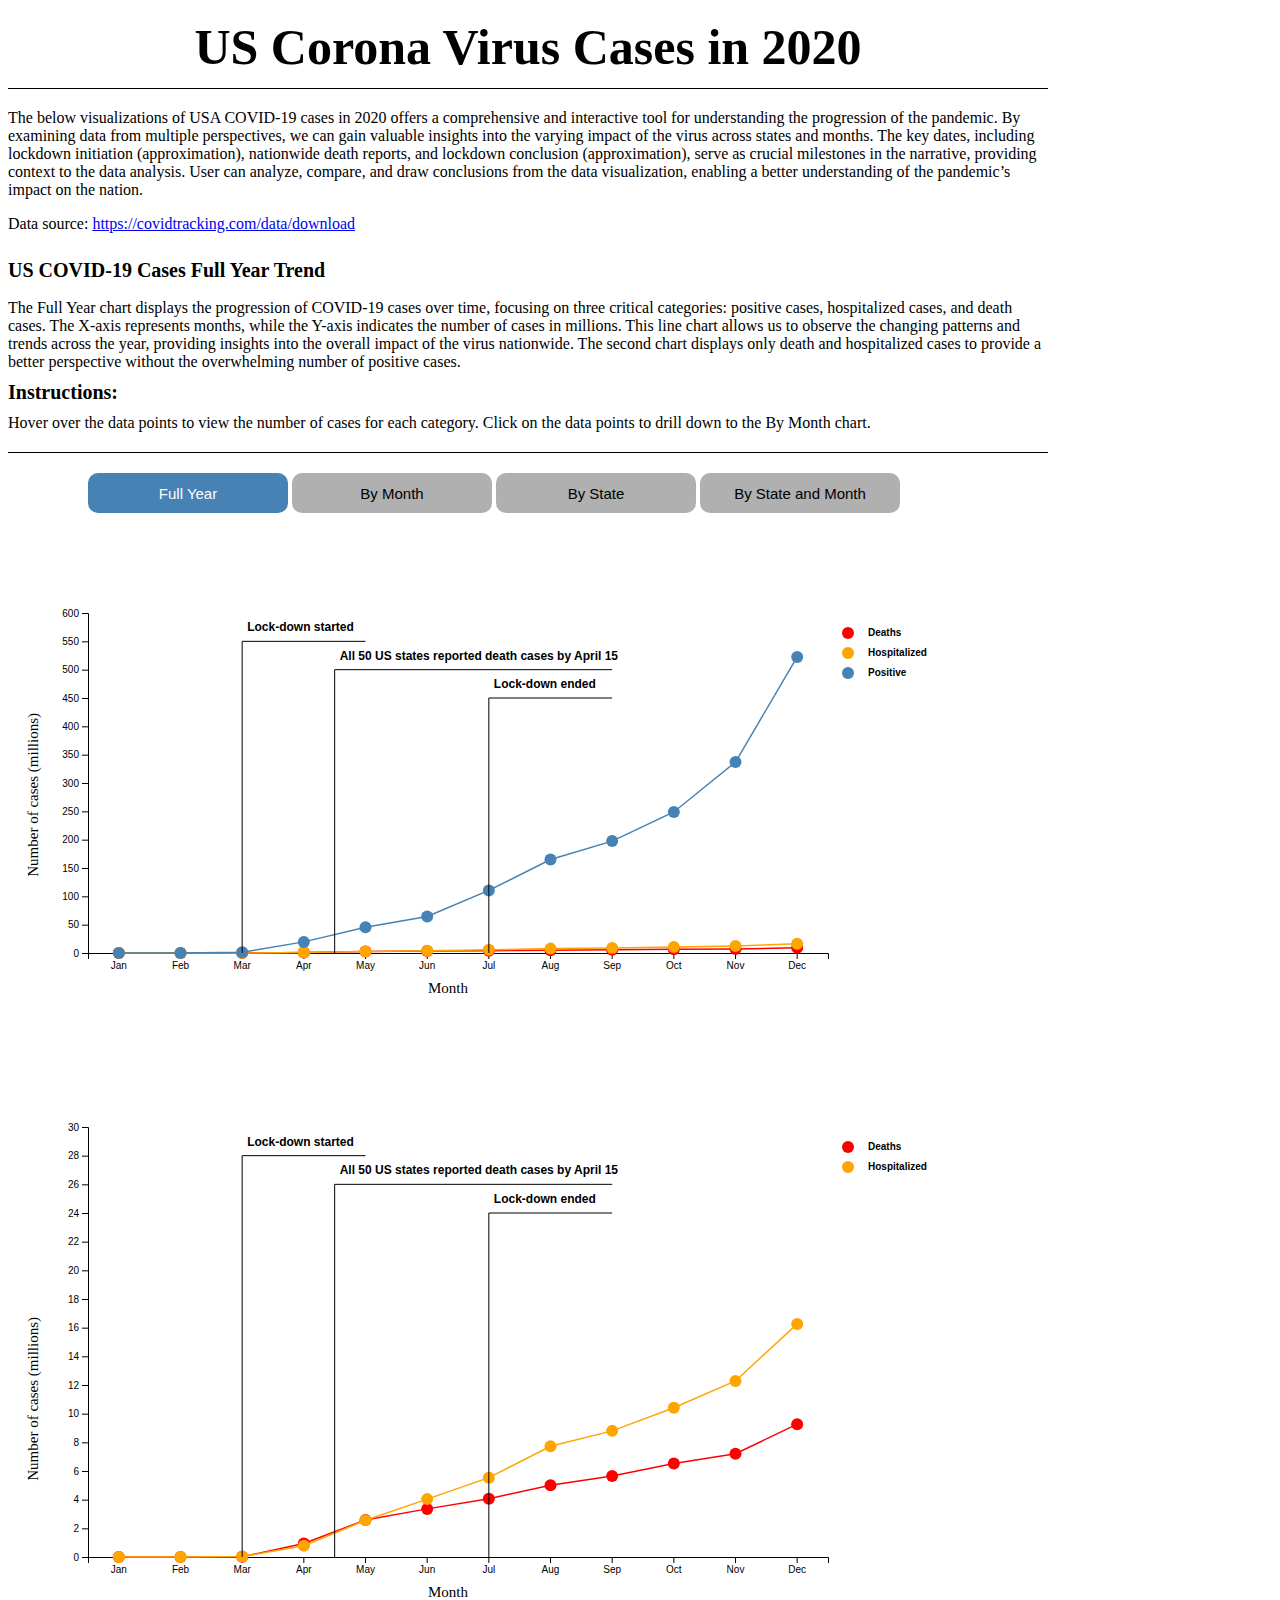
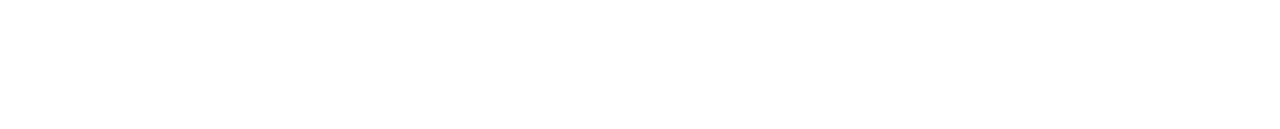
==== commit a47b5e3d: "change upper case" ====
--- a/report.html
+++ b/report.html
@@ -106,7 +106,7 @@
     }
 </style>
 <div id="title">
-US Corona Virus cases in 2020
+US Corona Virus Cases in 2020
 </div>
 <div id="intro">
     The below visualizations of USA COVID-19 cases in 2020 offers a comprehensive and interactive tool for understanding the progression of the pandemic. By examining data from multiple perspectives, we can gain valuable insights into the varying impact of the virus across states and months. The key dates, including lockdown initiation (approximation), nationwide death reports, and lockdown conclusion (approximation), serve as crucial milestones in the narrative, providing context to the data analysis. User can analyze, compare, and draw conclusions from the data visualization, enabling a better understanding of the pandemic’s impact on the nation.
